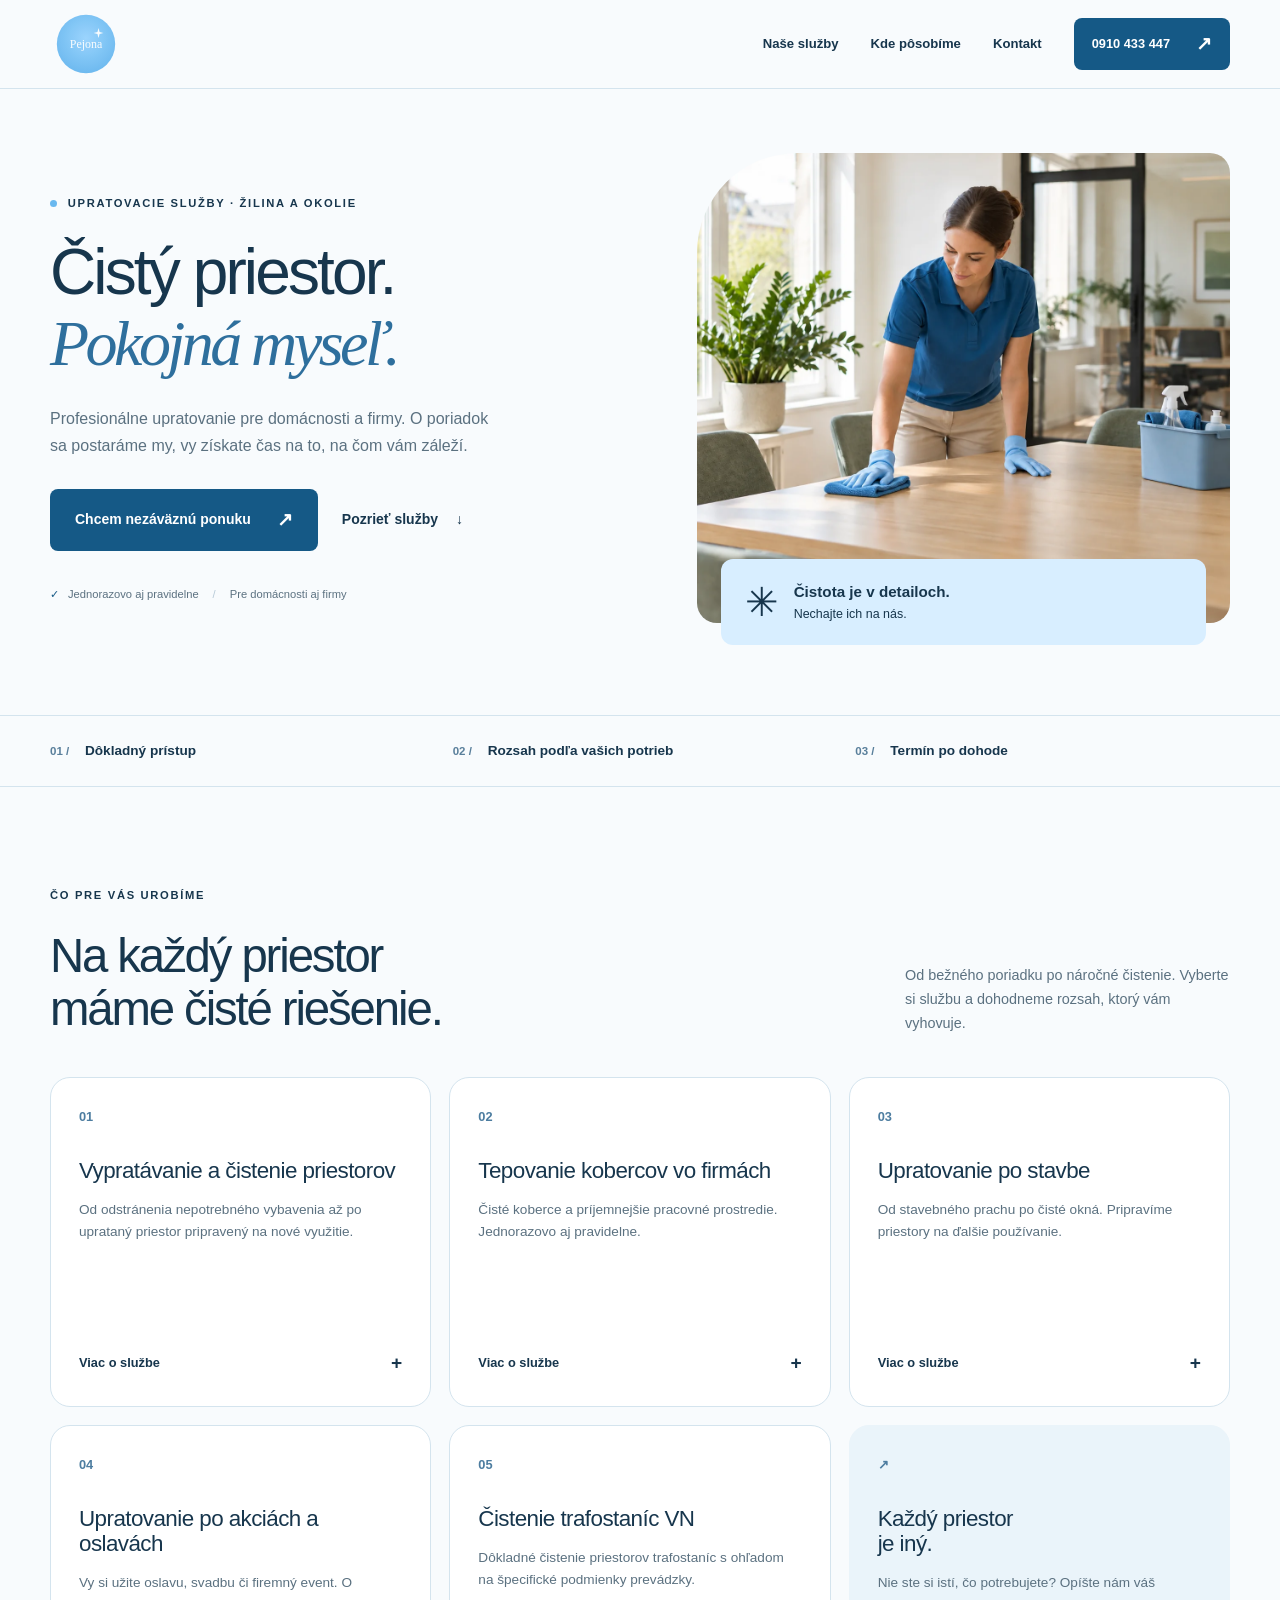
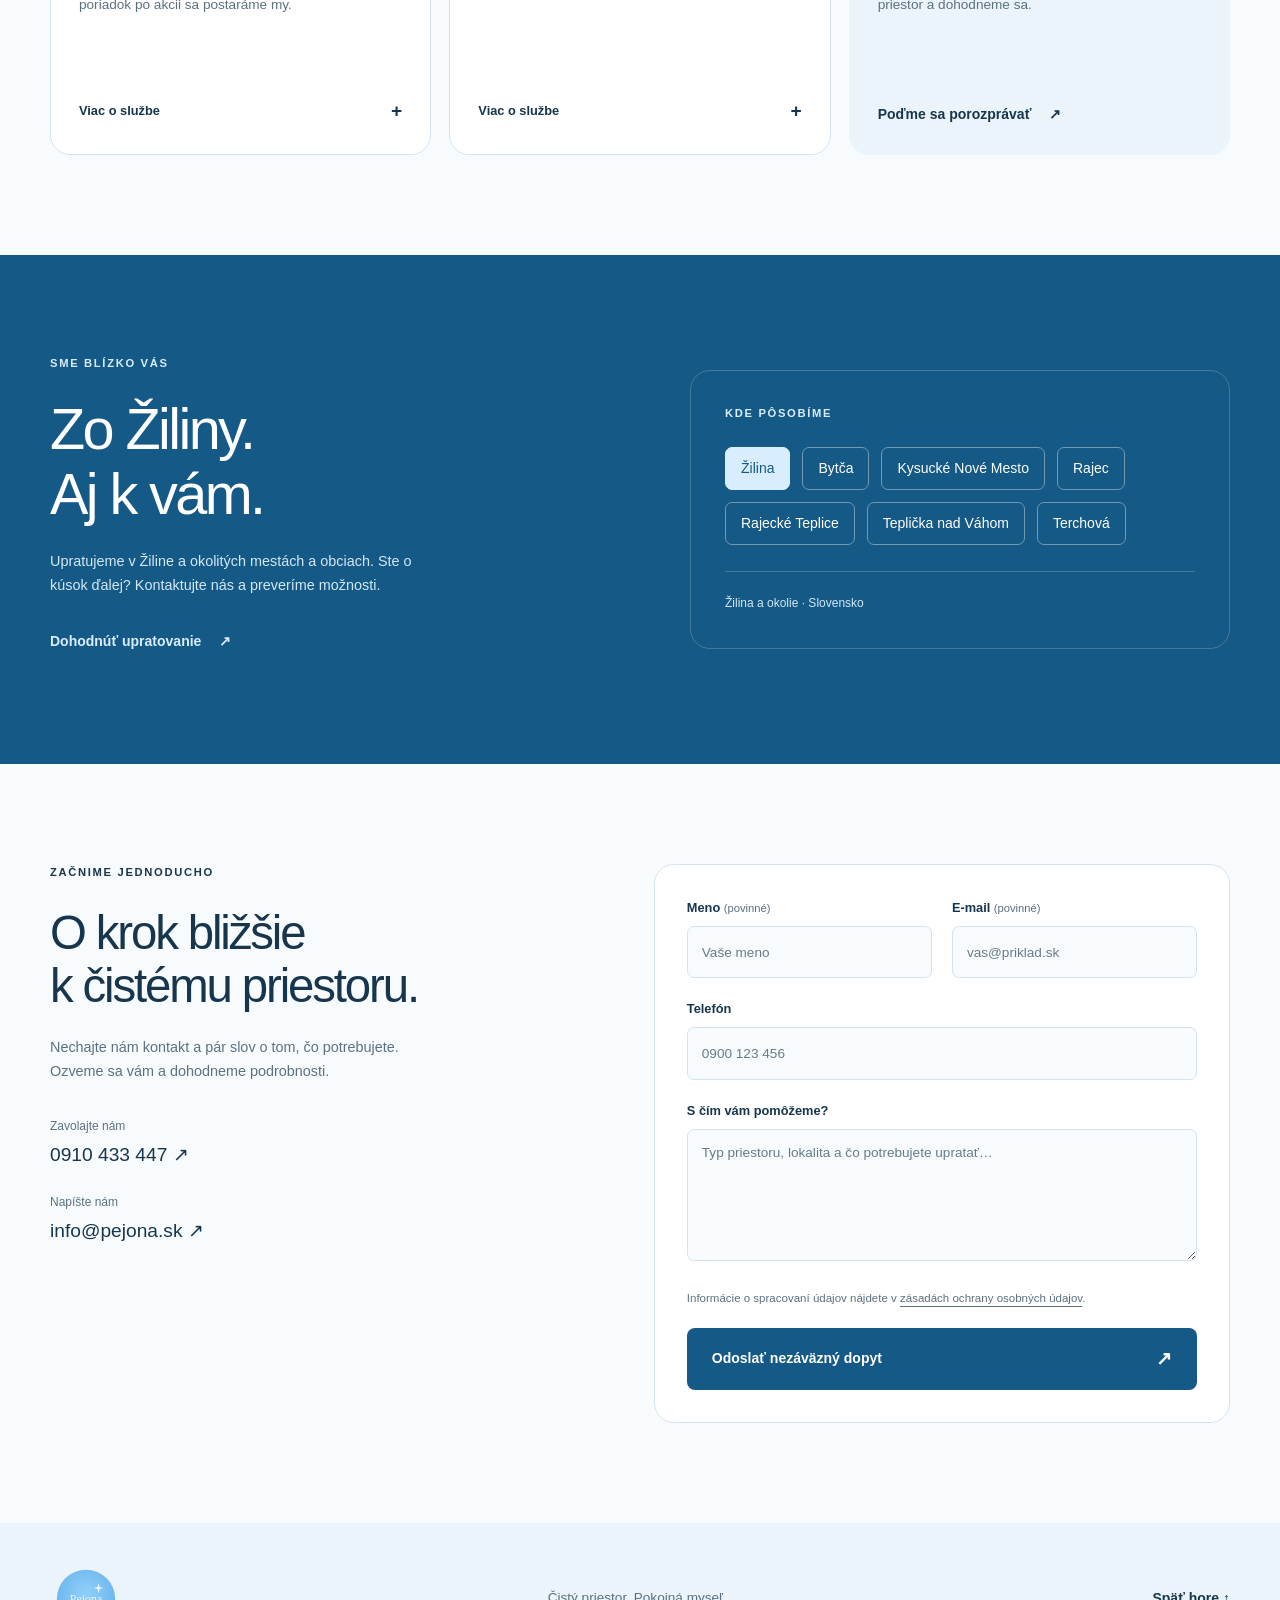
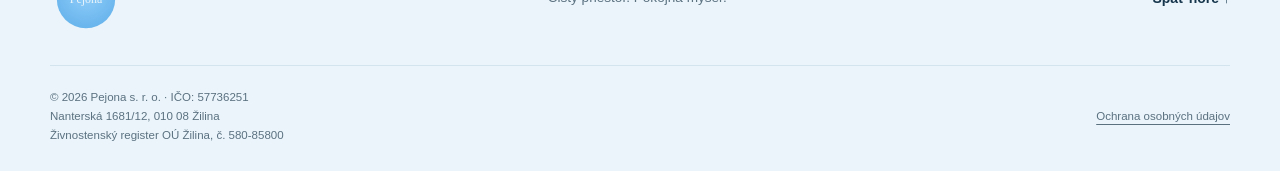
==== index.html @ 0378d47a "swap services" ====
<!DOCTYPE html>
<html lang="sk">
<head>
  <meta charset="UTF-8">
  <meta name="viewport" content="width=device-width, initial-scale=1.0">
  <title>Pejona | Profesionálne upratovanie v Žiline</title>
  <meta name="description" content="Pejona – profesionálne upratovacie služby pre domácnosti a firmy v Žiline a okolí. Spoľahlivo, kvalitne, férová cena. Získajte nezáväznú ponuku ešte dnes." />
  <meta name="theme-color" content="#155986">
  <link rel="icon" type="image/png" href="assets/logos/pejona.png">
  <link rel="preload" as="image" href="assets/hero-cleaning-blue.webp" type="image/webp">
  <link rel="stylesheet" href="styles.css">
  <script src="script.js" defer></script>
  <script type="application/ld+json">
  {
    "@context": "https://schema.org",
    "@type": "LocalBusiness",
    "name": "Pejona s. r. o.",
    "image": "https://www.pejona.sk/assets/hero-cleaning-blue.webp",
    "telephone": "+421-910-433-447",
    "email": "info@pejona.sk",
    "address": {
      "@type": "PostalAddress",
      "streetAddress": "Nanterská 1681/12",
      "addressLocality": "Žilina",
      "addressRegion": "Žilinský kraj",
      "postalCode": "010 08",
      "addressCountry": "SK"
    },
    "areaServed": [
      "Žilina",
      "Bytča",
      "Kysucké Nové Mesto",
      "Rajec",
      "Rajecké Teplice",
      "Teplička nad Váhom",
      "Terchová"
    ],
    "priceRange": "€€"
  }
  </script>
</head>
<body>
  <a class="skip-link" href="#main">Preskočiť na obsah</a>
  <header class="site-header">
    <div class="container header-inner">
      <a class="logo" href="#home" aria-label="Pejona – domov"><img src="assets/logos/pejona.svg" alt="" width="72" height="72"></a>
      <button class="menu-toggle" type="button" aria-controls="navigation" aria-expanded="false" hidden>Menu <span aria-hidden="true">☰</span></button>
      <nav id="navigation" class="nav" aria-label="Hlavná navigácia">
        <a href="#services">Naše služby</a><a href="#locations">Kde pôsobíme</a><a href="#mini-contact">Kontakt</a>
        <a class="btn btn-small" href="tel:+421910433447">0910 433 447 <span aria-hidden="true">↗</span></a>
      </nav>
    </div>
  </header>
  <main id="main">
    <section id="home" class="hero">
      <div class="container hero-grid">
        <div class="hero-content">
          <p class="eyebrow"><span class="status-dot" aria-hidden="true"></span> UPRATOVACIE SLUŽBY · ŽILINA A OKOLIE</p>
          <h1>Čistý priestor.<br><em>Pokojná myseľ.</em></h1>
          <p class="hero-description">Profesionálne upratovanie pre domácnosti a firmy. O poriadok sa postaráme my, vy získate čas na to, na čom vám záleží.</p>
          <div class="hero-cta"><a class="btn" href="#mini-contact">Chcem nezáväznú ponuku <span aria-hidden="true">↗</span></a><a class="text-link" href="#services">Pozrieť služby <span aria-hidden="true">↓</span></a></div>
          <div class="hero-note"><span aria-hidden="true">✓</span> Jednorazovo aj pravidelne <span class="note-divider" aria-hidden="true">/</span> Pre domácnosti aj firmy</div>
        </div>
        <div class="hero-visual"><img src="assets/hero-cleaning-blue.webp" alt="Profesionálne čistenie stola v svetlom modernom interiéri" width="1254" height="1254" fetchpriority="high"><div class="photo-caption"><span class="caption-symbol" aria-hidden="true">✳</span><div><strong>Čistota je v detailoch.</strong><span>Nechajte ich na nás.</span></div></div></div>
      </div>
    </section>
    <div class="benefits"><div class="container benefits-grid"><p><span aria-hidden="true">01 /</span> Dôkladný prístup</p><p><span aria-hidden="true">02 /</span> Rozsah podľa vašich potrieb</p><p><span aria-hidden="true">03 /</span> Termín po dohode</p></div></div>
    <section id="services" class="section services"><div class="container">
      <div class="section-heading"><div><p class="eyebrow">ČO PRE VÁS UROBÍME</p><h2>Na každý priestor<br>máme čisté riešenie.</h2></div><p>Od bežného poriadku po náročné čistenie. Vyberte si službu a dohodneme rozsah, ktorý vám vyhovuje.</p></div>
      <div class="service-grid"><article class="service-card"><span class="service-number">01</span><h3>Vypratávanie a čistenie priestorov</h3><p>Od odstránenia nepotrebného vybavenia až po uprataný priestor pripravený na nové využitie.</p><details><summary>Viac o službe <span aria-hidden="true">+</span></summary><p>Zabezpečujeme vypratávanie bytov, domov, kancelárií, pivníc, skladov a ďalších priestorov. Odstránime nepotrebný nábytok, vybavenie, veci a bežný odpad podľa dohody. Po vyprataní priestor dôkladne upraceme a pripravíme na ďalšie využitie, prenájom, predaj alebo rekonštrukciu. Postaráme sa o celý proces od vypratania až po čistý a uprataný priestor.</p></details></article><article class="service-card"><span class="service-number">02</span><h3>Tepovanie kobercov vo firmách</h3><p>Čisté koberce a príjemnejšie pracovné prostredie. Jednorazovo aj pravidelne.</p><details><summary>Viac o službe <span aria-hidden="true">+</span></summary><p>Postaráme sa o profesionálne vyčistenie kobercov vo vašich kanceláriách a firemných priestoroch. Tepovaním odstránime nahromadený prach, nečistoty a bežné škvrny, ktoré sa pri každodennom používaní postupne dostávajú hlboko do koberca. Čistý koberec nielen lepšie vyzerá, ale prispieva aj k príjemnejšiemu a upravenejšiemu pracovnému prostrediu. Tepovanie zabezpečujeme <b>jednorazovo aj pravidelne</b> podľa veľkosti a potrieb vašich priestorov.</p></details></article><article class="service-card"><span class="service-number">03</span><h3>Upratovanie po stavbe</h3><p>Od stavebného prachu po čisté okná. Pripravíme priestory na ďalšie používanie.</p><details><summary>Viac o službe <span aria-hidden="true">+</span></summary><p>Po stavebných a rekonštrukčných prácach zostáva v priestoroch množstvo prachu, nečistôt a zvyškov po montáži. Postaráme sa o ich dôkladné vyčistenie a upratanie. Čistíme podlahy, okná, rámy, dvere, parapety a ďalšie dostupné povrchy podľa rozsahu prác. Priestor pripravíme tak, aby bol čistý, uprataný a pripravený na ďalšie používanie. Upratovanie realizujeme v domácnostiach, kanceláriách, prevádzkach aj ďalších priestoroch po stavbe alebo rekonštrukcii.</p></details></article><article class="service-card"><span class="service-number">04</span><h3>Upratovanie po akciách a oslavách</h3><p>Vy si užite oslavu, svadbu či firemný event. O poriadok po akcii sa postaráme my.</p><details><summary>Viac o službe <span aria-hidden="true">+</span></summary><p>Po skončení oslavy, svadby alebo firemného eventu sa postaráme o kompletné upratanie priestorov. Odstránime odpadky, vyčistíme stoly a dostupné povrchy, upraceme podlahy a postaráme sa o ďalšie bežné nečistoty vzniknuté počas akcie. Či už ide o menšiu rodinnú oslavu, svadbu alebo väčší firemný event, priestor po akcii zanecháme čistý a uprataný. Vy si užite akciu, o upratovanie sa postaráme my.</p></details></article><article class="service-card"><span class="service-number">05</span><h3>Čistenie trafostaníc VN</h3><p>Dôkladné čistenie priestorov trafostaníc s ohľadom na špecifické podmienky prevádzky.</p><details><summary>Viac o službe <span aria-hidden="true">+</span></summary><p>Zabezpečujeme dôkladné čistenie priestorov trafostaníc vysokého napätia (VN). Odstraňujeme prach, nečistoty a usadeniny z podláh, dostupných povrchov a ďalších častí priestorov trafostaníc. Pri práci dbáme na bezpečnosť, dôkladnosť a rešpektovanie špecifických podmienok prevádzky elektrických zariadení. Čistenie realizujeme jednorazovo alebo pravidelne podľa požiadaviek a prevádzkových potrieb zákazníka.</p></details></article><article class="service-card service-cta"><span class="service-number" aria-hidden="true">↗</span><h3>Každý priestor<br>je iný.</h3><p>Nie ste si istí, čo potrebujete? Opíšte nám váš priestor a dohodneme sa.</p><a class="text-link" href="#mini-contact">Poďme sa porozprávať <span aria-hidden="true">↗</span></a></article></div>
    </div></section>
    <section id="locations" class="section locations"><div class="container locations-grid"><div><p class="eyebrow">SME BLÍZKO VÁS</p><h2>Zo Žiliny.<br>Aj k vám.</h2><p>Upratujeme v Žiline a okolitých mestách a obciach. Ste o kúsok ďalej? Kontaktujte nás a preveríme možnosti.</p><a class="text-link" href="tel:+421910433447">Dohodnúť upratovanie <span aria-hidden="true">↗</span></a></div><div class="locations-panel"><p class="eyebrow">KDE PÔSOBÍME</p><ul class="location-list"><li>Žilina</li><li>Bytča</li><li>Kysucké Nové Mesto</li><li>Rajec</li><li>Rajecké Teplice</li><li>Teplička nad Váhom</li><li>Terchová</li></ul><p class="location-footnote">Žilina a okolie · Slovensko</p></div></div></section>
    <section id="mini-contact" class="section contact"><div class="container contact-grid"><div class="contact-intro"><p class="eyebrow">ZAČNIME JEDNODUCHO</p><h2>O krok bližšie<br>k čistému priestoru.</h2><p>Nechajte nám kontakt a pár slov o tom, čo potrebujete. Ozveme sa vám a dohodneme podrobnosti.</p><div class="contact-links"><a href="tel:+421910433447"><span>Zavolajte nám</span>0910 433 447 ↗</a><a href="mailto:info@pejona.sk"><span>Napíšte nám</span>info@pejona.sk ↗</a></div></div>
      <div><form class="contact-form" action="https://formsubmit.co/info@pejona.sk" method="POST">
        <input type="hidden" name="_subject" value="Nová objednávka z webu Pejona"><input type="hidden" name="_template" value="table"><input type="hidden" name="_captcha" value="false"><input type="hidden" name="_next" value="https://www.pejona.sk/?sent=1#mini-contact"><input type="hidden" name="_autoresponse" value="Ďakujeme za vašu správu. Vašu požiadavku sme prijali a čoskoro sa vám ozveme. – Pejona"><input type="text" name="_honey" class="honeypot" tabindex="-1" autocomplete="off" aria-hidden="true">
        <div class="form-grid"><div class="field"><label for="mc-name">Meno <span>(povinné)</span></label><input id="mc-name" name="name" autocomplete="name" placeholder="Vaše meno" required></div><div class="field"><label for="mc-email">E-mail <span>(povinné)</span></label><input id="mc-email" name="email" type="email" autocomplete="email" placeholder="vas@priklad.sk" required></div><div class="field field-full"><label for="mc-phone">Telefón</label><input id="mc-phone" name="phone" type="tel" autocomplete="tel" placeholder="0900 123 456"></div><div class="field field-full"><label for="mc-note">S čím vám pomôžeme?</label><textarea id="mc-note" name="note" rows="4" placeholder="Typ priestoru, lokalita a čo potrebujete upratať…"></textarea></div></div>
        <p class="form-privacy">Informácie o spracovaní údajov nájdete v <a href="gdpr.html">zásadách ochrany osobných údajov</a>.</p><button type="submit" class="btn">Odoslať nezáväzný dopyt <span aria-hidden="true">↗</span></button>
      </form><p id="mc-success" class="form-success" role="status" hidden>Ďakujeme, vaša požiadavka bola odoslaná. Ozveme sa čoskoro.</p></div>
    </div></section>
  </main>
  <footer class="footer"><div class="container"><div class="footer-top"><a class="logo" href="#home" aria-label="Pejona – späť hore"><img src="assets/logos/pejona.svg" alt="" width="72" height="72" loading="lazy"></a><p>Čistý priestor. Pokojná myseľ.</p><a href="#home" class="text-link">Späť hore ↑</a></div><div class="footer-bottom"><p>© 2026 Pejona s. r. o. · IČO: 57736251<br>Nanterská 1681/12, 010 08 Žilina<br>Živnostenský register OÚ Žilina, č. 580-85800</p><a href="gdpr.html">Ochrana osobných údajov</a></div></div></footer>
</body>
</html>
---- styles.css ----
/* Shared design tokens */
:root {
  --ink: #17364d;
  --muted: #5b7180;
  --blue: #155986;
  --blue-hover: #0e466b;
  --paper: #f8fbfd;
  --surface: #eaf4fa;
  --line: #d4e4ee;
  --accent: #d8eeff;
  --radius: 20px;
  --container: 1180px;
}
/* Base and accessibility */
*, *::before, *::after { box-sizing: border-box; }
html { scroll-behavior: smooth; scroll-padding-top: 100px; }
body { margin: 0; background: var(--paper); color: var(--ink); font-family: Arial, Helvetica, sans-serif; font-size: 16px; line-height: 1.65; -webkit-font-smoothing: antialiased; }
h1, h2, h3, p { margin: 0; }
h1, h2, h3 { line-height: 1.12; letter-spacing: -.045em; }
a { color: inherit; text-underline-offset: 4px; }
button, input, textarea { font: inherit; }
button, a, input, textarea, summary { -webkit-tap-highlight-color: transparent; }
button, summary { cursor: pointer; }
img { display: block; max-width: 100%; }
[hidden], .honeypot { display: none !important; }
:focus-visible { outline: 3px solid #3175a4; outline-offset: 5px; }
::selection { background: var(--accent); color: var(--blue); }
.container { width: min(calc(100% - 80px), var(--container)); margin-inline: auto; }
.skip-link { position: fixed; top: 12px; left: 12px; z-index: 100; padding: 12px 20px; background: white; transform: translateY(-160%); }
.skip-link:focus { transform: translateY(0); }
.section { padding-block: 100px; }
.eyebrow { font-size: .7rem; font-weight: 700; letter-spacing: .15em; line-height: 1.6; margin-bottom: 24px; }
h2 { font-size: clamp(2.2rem, 3.7vw, 3.25rem); font-weight: 500; }
.btn { display: inline-flex; justify-content: center; align-items: center; gap: 26px; min-height: 54px; padding: 14px 24px; border: 1px solid transparent; border-radius: 8px; background: var(--blue); color: white; font-size: .875rem; font-weight: 600; text-decoration: none; transition: background .2s, transform .2s; }
.btn:hover { background: var(--blue-hover); transform: translateY(-2px); }
.btn span { font-size: 1.2rem; }
.btn-small { min-height: 44px; padding: 9px 17px; font-size: .8rem; }
.text-link { display: inline-flex; align-items: center; gap: 18px; min-height: 44px; font-size: .875rem; font-weight: 600; text-decoration: none; }
.text-link:hover { text-decoration: underline; }
/* Header */
.site-header { position: sticky; top: 0; z-index: 20; background: rgba(248,251,253,.97); border-bottom: 1px solid var(--line); }
.header-inner { display: flex; align-items: center; justify-content: space-between; min-height: 88px; gap: 24px; }
.logo { display: inline-flex; align-items: center; flex: 0 0 auto; text-decoration: none; }
.logo img { width: 72px; height: 72px; mix-blend-mode: multiply; }
.nav { display: flex; align-items: center; gap: 32px; }
.nav > a:not(.btn) { font-size: .82rem; font-weight: 600; text-decoration: none; padding-block: 12px; }
.nav > a:hover { text-decoration: underline; }
.menu-toggle { display: none; border: 1px solid var(--line); border-radius: 8px; background: transparent; color: var(--ink); padding: 10px 14px; }
/* Hero */
.hero { padding: 64px 0 70px; }
.hero-grid { display: grid; grid-template-columns: 1.1fr 1fr; align-items: center; gap: 60px; }
.status-dot { display: inline-block; width: 7px; height: 7px; background: #69b8ef; border-radius: 50%; margin-right: 6px; }
h1 { font-size: clamp(2.9rem, 5vw, 4.5rem); font-weight: 500; }
h1 em { font-family: Georgia, serif; font-weight: 400; color: #2e6f9d; letter-spacing: -.055em; }
.hero-description { max-width: 450px; margin-top: 26px; color: var(--muted); font-size: 1rem; }
.hero-cta { display: flex; flex-wrap: wrap; gap: 16px 24px; align-items: center; margin-top: 30px; }
.hero-note { display: flex; align-items: center; flex-wrap: wrap; gap: 9px; margin-top: 34px; font-size: .7rem; color: var(--muted); }
.hero-note > span:first-child { color: var(--blue); }
.note-divider { margin-inline: 5px; color: #b7cad7; }
.hero-visual { position: relative; padding-bottom: 22px; }
.hero-visual > img { width: 100%; height: 470px; object-fit: cover; object-position: 48% center; border-radius: 100px 20px 20px 20px; }
.photo-caption { position: absolute; bottom: 0; left: 24px; right: 24px; display: flex; align-items: center; gap: 15px; padding: 20px 24px; background: var(--accent); border-radius: 12px; }
.caption-symbol { font-size: 2.5rem; line-height: 1; }
.photo-caption strong { display: block; font-size: .95rem; }
.photo-caption div > span { display: block; font-size: .78rem; }
.benefits { border-block: 1px solid var(--line); }
.benefits-grid { display: grid; grid-template-columns: repeat(3, 1fr); gap: 28px; padding-block: 24px; }
.benefits p { font-size: .85rem; font-weight: 600; }
.benefits p span { color: #597f9b; margin-right: 12px; font-size: .72rem; }
/* Services */
.section-heading { display: flex; justify-content: space-between; align-items: end; gap: 48px; margin-bottom: 42px; }
.section-heading > p { max-width: 325px; color: var(--muted); font-size: .9rem; }
.service-grid { display: grid; grid-template-columns: repeat(3, minmax(0, 1fr)); gap: 18px; align-items: start; }
.service-card { display: flex; flex-direction: column; min-height: 330px; border: 1px solid var(--line); border-radius: var(--radius); padding: 28px; background: #fff; }
.service-number { color: #4d7da0; font-size: .8rem; font-weight: 600; margin-bottom: 30px; }
.service-card h3 { font-size: 1.4rem; font-weight: 500; letter-spacing: -.025em; margin-bottom: 16px; }
.service-card > p, .service-card details p { color: var(--muted); font-size: .85rem; }
.service-card details { margin-top: auto; padding-top: 24px; }
.service-card summary { display: flex; justify-content: space-between; align-items: center; list-style: none; font-size: .8rem; font-weight: 600; min-height: 32px; }
.service-card summary::-webkit-details-marker { display: none; }
.service-card summary span { font-size: 1.2rem; }
.service-card details[open] summary span { transform: rotate(45deg); }
.service-card details p { margin-top: 14px; }
.service-cta { background: var(--surface); border-color: var(--surface); }
.service-cta .text-link { margin-top: auto; padding-top: 20px; }
/* Locations */
.locations { background: var(--blue); color: white; }
.locations-grid { display: grid; grid-template-columns: 1fr 1fr; gap: 100px; align-items: center; }
.locations .eyebrow { color: var(--accent); }
.locations h2 { font-size: clamp(2.8rem, 4.5vw, 4rem); }
.locations h2 + p { color: #d3e8f5; max-width: 390px; margin-top: 24px; font-size: .9rem; }
.locations .text-link { margin-top: 22px; color: var(--accent); }
.locations-panel { border: 1px solid #4a7898; border-radius: var(--radius); padding: 34px; }
.location-list { display: flex; flex-wrap: wrap; gap: 12px; list-style: none; margin: 0; padding: 0; }
.location-list li { border: 1px solid #7299b2; border-radius: 7px; padding: 9px 15px; font-size: .875rem; }
.location-list li:first-child { color: var(--blue); background: var(--accent); border-color: var(--accent); }
.location-footnote { margin-top: 26px; padding-top: 22px; border-top: 1px solid #4a7898; font-size: .75rem; color: #d3e8f5; }
/* Contact */
.contact-grid { display: grid; grid-template-columns: 1fr 1.1fr; gap: 80px; }
.contact-intro > p:not(.eyebrow) { margin-top: 24px; max-width: 370px; color: var(--muted); font-size: .9rem; }
.contact-links { display: grid; gap: 22px; margin-top: 34px; }
.contact-links a { font-size: 1.2rem; text-decoration: none; }
.contact-links a:hover { text-decoration: underline; }
.contact-links span { display: block; font-size: .75rem; color: var(--muted); margin-bottom: 2px; }
.contact-form { padding: 32px; border: 1px solid var(--line); border-radius: var(--radius); background: white; }
.form-grid { display: grid; grid-template-columns: repeat(2, minmax(0, 1fr)); gap: 20px; }
.field-full { grid-column: 1 / -1; }
.field label { display: block; font-size: .8rem; font-weight: 600; margin-bottom: 8px; }
.field label span { font-size: .7rem; font-weight: 400; color: var(--muted); }
.field input, .field textarea { width: 100%; min-width: 0; padding: 12px 14px; border: 1px solid var(--line); border-radius: 7px; background: var(--paper); color: var(--ink); font-size: 1rem; }
.field textarea { resize: vertical; min-height: 125px; }
.field input::placeholder, .field textarea::placeholder { color: #667b89; opacity: 1; font-size: .85rem; }
.form-privacy { margin: 20px 0; font-size: .72rem; color: var(--muted); }
.contact-form .btn { width: 100%; justify-content: space-between; }
.form-success { padding: 16px; margin-top: 16px; background: var(--accent); border-radius: 8px; }
/* Footer */
.footer { background: var(--surface); padding: 40px 0 26px; }
.footer-top, .footer-bottom { display: flex; align-items: center; justify-content: space-between; gap: 24px; }
.footer-top > p { color: var(--muted); font-size: .85rem; }
.footer-bottom { margin-top: 30px; padding-top: 22px; border-top: 1px solid var(--line); font-size: .72rem; color: var(--muted); }
/* Legal document shares the same typography and palette */
.legal-page .wrap { width: min(100% - 48px, 900px); margin: auto; padding: 48px 0 64px; overflow-wrap: anywhere; }
.legal-page h1 { font-size: clamp(2.4rem, 5vw, 3.8rem); margin-bottom: 20px; }
.legal-page h2 { margin: 38px 0 18px; font-size: 1.5rem; }
.legal-page h3 { margin: 26px 0 14px; }
.legal-page p + p { margin-top: 12px; }
.legal-page .top { padding-bottom: 28px; border-bottom: 1px solid var(--line); }
.legal-page .back { display: inline-block; margin-bottom: 30px; }
.legal-page .muted { color: var(--muted); }
.legal-page .card { background: var(--surface); border: 1px solid var(--line); border-radius: 12px; padding: 24px; margin-block: 20px; }
.legal-page .placeholder { color: #895119; font-weight: 600; }
.legal-page .notice { border-left: 3px solid #ac7d33; padding: 16px; background: #f7efdd; margin-block: 20px; }
.table-scroll { overflow-x: auto; margin-block: 20px; }
.legal-page table { border-collapse: collapse; width: 100%; min-width: 600px; font-size: .875rem; }
.legal-page th, .legal-page td { border: 1px solid var(--line); padding: 16px; text-align: left; vertical-align: top; }
.legal-page th { background: var(--surface); }
.legal-page footer { margin-top: 40px; border-top: 1px solid var(--line); padding-top: 24px; font-size: .8rem; }
/* Responsive layouts */
@media (max-width: 1050px) {
  .container { width: min(calc(100% - 48px), var(--container)); }
  .hero-grid { gap: 32px; }
  .hero-visual > img { height: 450px; }
  .hero-note { max-width: 270px; }
  .note-divider { display: none; }
  .service-grid { grid-template-columns: repeat(2, minmax(0, 1fr)); }
  .locations-grid, .contact-grid { gap: 40px; }
  .nav { gap: 20px; }
}
@media (max-width: 760px) {
  html { scroll-padding-top: 90px; }
  .section { padding-block: 64px; }
  .header-inner { min-height: 74px; flex-wrap: wrap; gap: 0; }
  .logo img { width: 64px; height: 64px; }
  .menu-toggle:not([hidden]) { display: inline-flex; gap: 14px; align-items: center; }
  .nav { width: 100%; flex-direction: column; align-items: stretch; gap: 8px; padding-bottom: 20px; }
  .nav[data-collapsible="true"] { display: none; }
  .nav[data-collapsible="true"].open { display: flex; }
  .nav > a:not(.btn) { padding: 10px 0; }
  .hero { padding-block: 40px 48px; }
  .hero-grid { grid-template-columns: 1fr; gap: 36px; }
  h1 { font-size: clamp(2.8rem, 8vw, 4.4rem); }
  .hero-description { max-width: 540px; }
  .hero-note { max-width: none; margin-top: 24px; }
  .note-divider { display: inline; }
  .hero-visual > img { height: 400px; border-top-left-radius: 70px; }
  .benefits-grid { gap: 14px; }
  .benefits p { font-size: .75rem; }
  .benefits p span { display: block; margin-bottom: 4px; }
  .section-heading { display: block; }
  .section-heading > p { max-width: 480px; margin-top: 22px; }
  .locations-grid, .contact-grid { grid-template-columns: 1fr; }
  .locations h2 + p, .contact-intro > p:not(.eyebrow) { max-width: 520px; }
  .contact-links { grid-template-columns: 1fr 1fr; }
  .footer-top { flex-wrap: wrap; }
  .footer-top > p { display: none; }
}
@media (max-width: 480px) {
  .container { width: calc(100% - 36px); }
  .eyebrow { font-size: .62rem; margin-bottom: 20px; }
  .hero-cta { align-items: stretch; flex-direction: column; gap: 8px; }
  .hero-cta .text-link { justify-content: center; }
  .hero-note { font-size: .65rem; gap: 6px; }
  .hero-visual > img { height: 340px; }
  .photo-caption { left: 14px; right: 14px; padding: 16px; }
  .benefits-grid { gap: 10px; }
  .service-grid { grid-template-columns: 1fr; }
  .service-card { min-height: 280px; padding: 24px; }
  .service-number { margin-bottom: 22px; }
  .locations-panel, .contact-form { padding: 22px; }
  .form-grid, .contact-links { grid-template-columns: 1fr; }
  .footer-bottom { align-items: start; flex-direction: column; gap: 16px; }
}
@media (prefers-reduced-motion: reduce) {
  html { scroll-behavior: auto; }
  *, *::before, *::after { transition: none !important; }
}
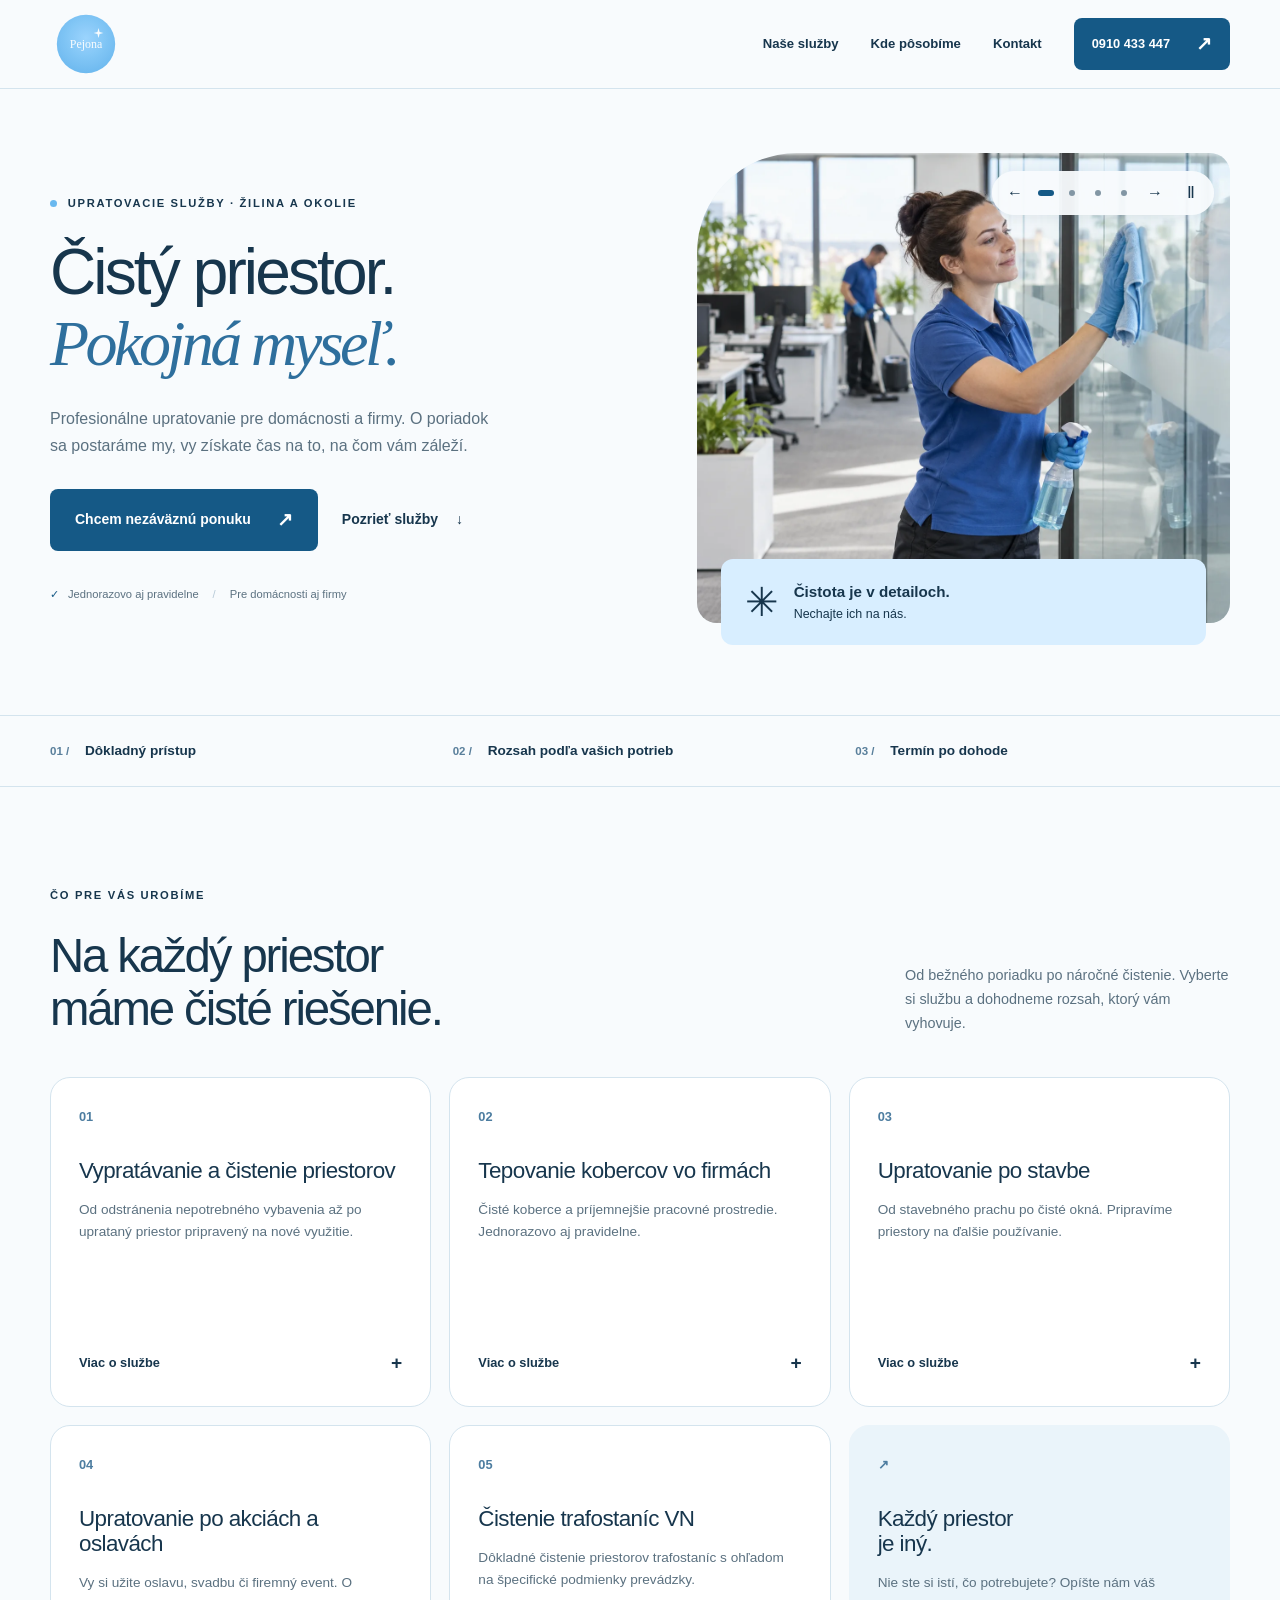
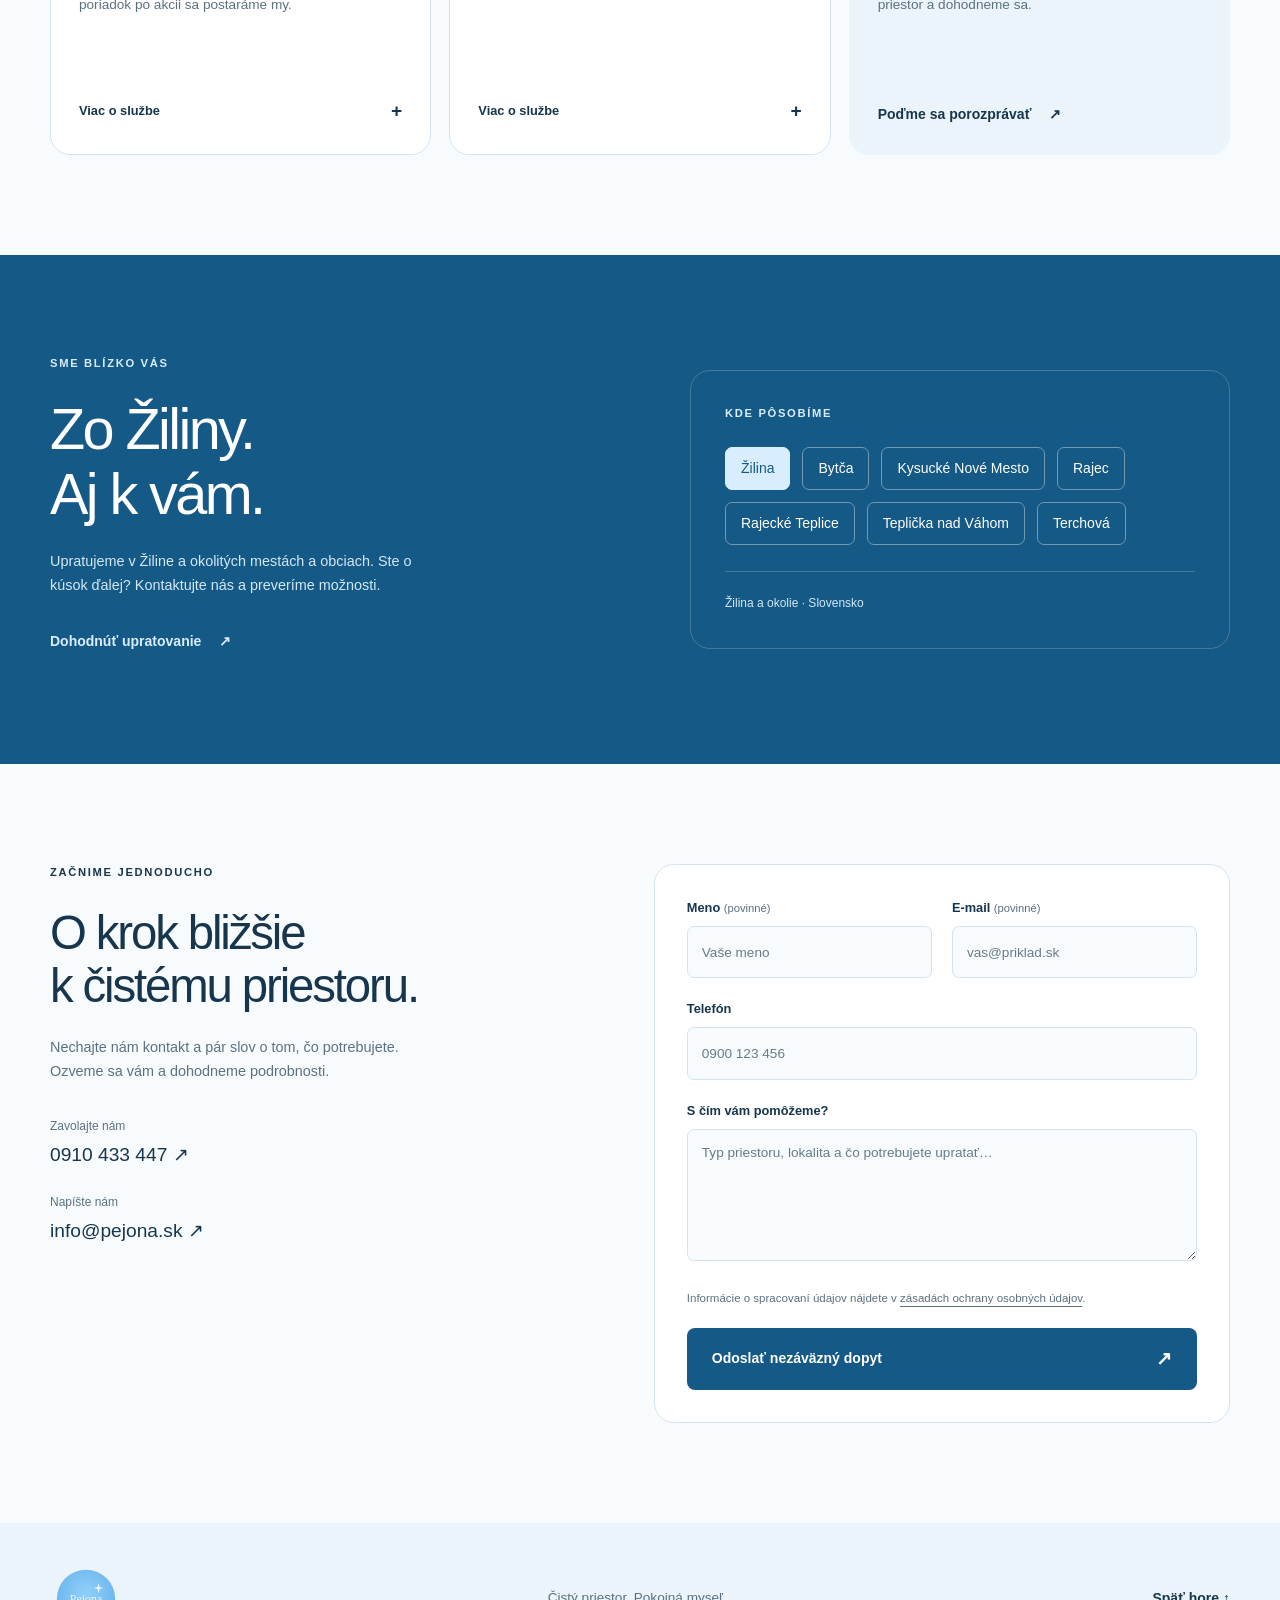
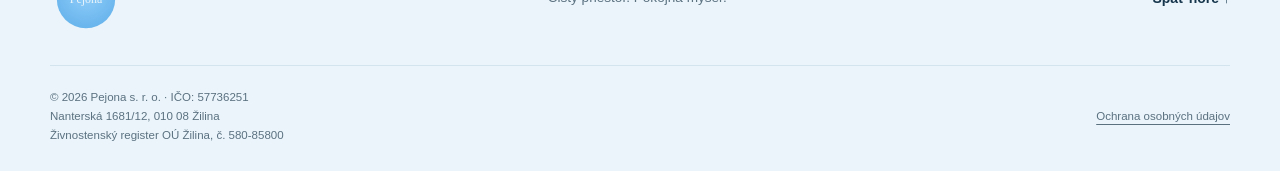
==== commit 9ca9536a: "update image section" ====
--- a/index.html
+++ b/index.html
@@ -61,7 +61,26 @@
           <div class="hero-cta"><a class="btn" href="#mini-contact">Chcem nezáväznú ponuku <span aria-hidden="true">↗</span></a><a class="text-link" href="#services">Pozrieť služby <span aria-hidden="true">↓</span></a></div>
           <div class="hero-note"><span aria-hidden="true">✓</span> Jednorazovo aj pravidelne <span class="note-divider" aria-hidden="true">/</span> Pre domácnosti aj firmy</div>
         </div>
-        <div class="hero-visual"><img src="assets/hero-cleaning-blue.webp" alt="Profesionálne čistenie stola v svetlom modernom interiéri" width="1254" height="1254" fetchpriority="high"><div class="photo-caption"><span class="caption-symbol" aria-hidden="true">✳</span><div><strong>Čistota je v detailoch.</strong><span>Nechajte ich na nás.</span></div></div></div>
+        <div class="hero-visual" role="region" aria-roledescription="prezentácia" aria-label="Upratovanie v rôznych priestoroch">
+          <div class="hero-slides">
+            <img class="hero-slide is-active" src="assets/hero-woman-office.webp" alt="Žena čistí sklenenú priečku v modernej kancelárii" width="1254" height="1254" fetchpriority="high" aria-hidden="false">
+            <img class="hero-slide" src="assets/hero-man-industrial.webp" alt="Muž čistí podlahu priemyselnej haly čistiacim strojom" width="1254" height="1254" loading="lazy" aria-hidden="true">
+            <img class="hero-slide" src="assets/hero-team-office.webp" alt="Muž a žena upratujú zasadaciu miestnosť" width="1254" height="1254" loading="lazy" aria-hidden="true">
+            <img class="hero-slide" src="assets/hero-team-industrial.webp" alt="Žena a muž čistia podlahu a pracovný stôl v dielni" width="1254" height="1254" loading="lazy" aria-hidden="true">
+          </div>
+          <div class="hero-slide-controls" hidden>
+            <button type="button" class="slide-arrow" data-direction="-1" aria-label="Predchádzajúca fotografia">←</button>
+            <div class="slide-dots" aria-label="Výber fotografie">
+              <button type="button" class="slide-dot" data-slide="0" aria-label="Fotografia 1: Kancelárie" aria-pressed="true"><span></span></button>
+              <button type="button" class="slide-dot" data-slide="1" aria-label="Fotografia 2: Priemyselné priestory" aria-pressed="false"><span></span></button>
+              <button type="button" class="slide-dot" data-slide="2" aria-label="Fotografia 3: Upratovanie kancelárií" aria-pressed="false"><span></span></button>
+              <button type="button" class="slide-dot" data-slide="3" aria-label="Fotografia 4: Čistenie prevádzok" aria-pressed="false"><span></span></button>
+            </div>
+            <button type="button" class="slide-arrow" data-direction="1" aria-label="Nasledujúca fotografia">→</button>
+            <button type="button" class="slide-play" aria-label="Pozastaviť striedanie fotografií">Ⅱ</button>
+          </div>
+          <div class="photo-caption"><span class="caption-symbol" aria-hidden="true">✳</span><div><strong>Čistota je v detailoch.</strong><span>Nechajte ich na nás.</span></div></div>
+        </div>
       </div>
     </section>
     <div class="benefits"><div class="container benefits-grid"><p><span aria-hidden="true">01 /</span> Dôkladný prístup</p><p><span aria-hidden="true">02 /</span> Rozsah podľa vašich potrieb</p><p><span aria-hidden="true">03 /</span> Termín po dohode</p></div></div>
--- a/styles.css
+++ b/styles.css
@@ -58,7 +58,17 @@
 .hero-note > span:first-child { color: var(--blue); }
 .note-divider { margin-inline: 5px; color: #b7cad7; }
 .hero-visual { position: relative; padding-bottom: 22px; }
-.hero-visual > img { width: 100%; height: 470px; object-fit: cover; object-position: 48% center; border-radius: 100px 20px 20px 20px; }
+.hero-slides { width: 100%; height: 470px; overflow: hidden; border-radius: 100px 20px 20px 20px; }
+ .hero-slides { position: relative; background: var(--surface); }
+.hero-slide { position: absolute; inset: 0; width: 100%; height: 100%; object-fit: cover; opacity: 0; transition: opacity .7s ease; }
+.hero-slide.is-active { opacity: 1; }
+.hero-slide-controls { position: absolute; top: 18px; right: 16px; display: flex; align-items: center; padding: 2px 5px; border-radius: 30px; background: rgba(248,251,253,.95); box-shadow: 0 2px 12px #17364d14; }
+.hero-slide-controls button { display: grid; place-items: center; border: 0; background: transparent; color: var(--ink); width: 36px; height: 40px; padding: 0; border-radius: 50%; }
+.hero-slide-controls button:hover { background: var(--accent); }
+.slide-dots { display: flex; }
+.hero-slide-controls .slide-dot { width: 26px; }
+.slide-dot span { width: 6px; height: 6px; border-radius: 50%; background: #8296a4; }
+.slide-dot[aria-pressed="true"] span { background: var(--blue); width: 16px; border-radius: 4px; }
 .photo-caption { position: absolute; bottom: 0; left: 24px; right: 24px; display: flex; align-items: center; gap: 15px; padding: 20px 24px; background: var(--accent); border-radius: 12px; }
 .caption-symbol { font-size: 2.5rem; line-height: 1; }
 .photo-caption strong { display: block; font-size: .95rem; }
@@ -139,7 +149,7 @@
 @media (max-width: 1050px) {
   .container { width: min(calc(100% - 48px), var(--container)); }
   .hero-grid { gap: 32px; }
-  .hero-visual > img { height: 450px; }
+  .hero-slides { height: 450px; }
   .hero-note { max-width: 270px; }
   .note-divider { display: none; }
   .service-grid { grid-template-columns: repeat(2, minmax(0, 1fr)); }
@@ -162,7 +172,7 @@
   .hero-description { max-width: 540px; }
   .hero-note { max-width: none; margin-top: 24px; }
   .note-divider { display: inline; }
-  .hero-visual > img { height: 400px; border-top-left-radius: 70px; }
+  .hero-slides { height: 400px; border-top-left-radius: 70px; }
   .benefits-grid { gap: 14px; }
   .benefits p { font-size: .75rem; }
   .benefits p span { display: block; margin-bottom: 4px; }
@@ -180,7 +190,7 @@
   .hero-cta { align-items: stretch; flex-direction: column; gap: 8px; }
   .hero-cta .text-link { justify-content: center; }
   .hero-note { font-size: .65rem; gap: 6px; }
-  .hero-visual > img { height: 340px; }
+  .hero-slides { height: 340px; }
   .photo-caption { left: 14px; right: 14px; padding: 16px; }
   .benefits-grid { gap: 10px; }
   .service-grid { grid-template-columns: 1fr; }
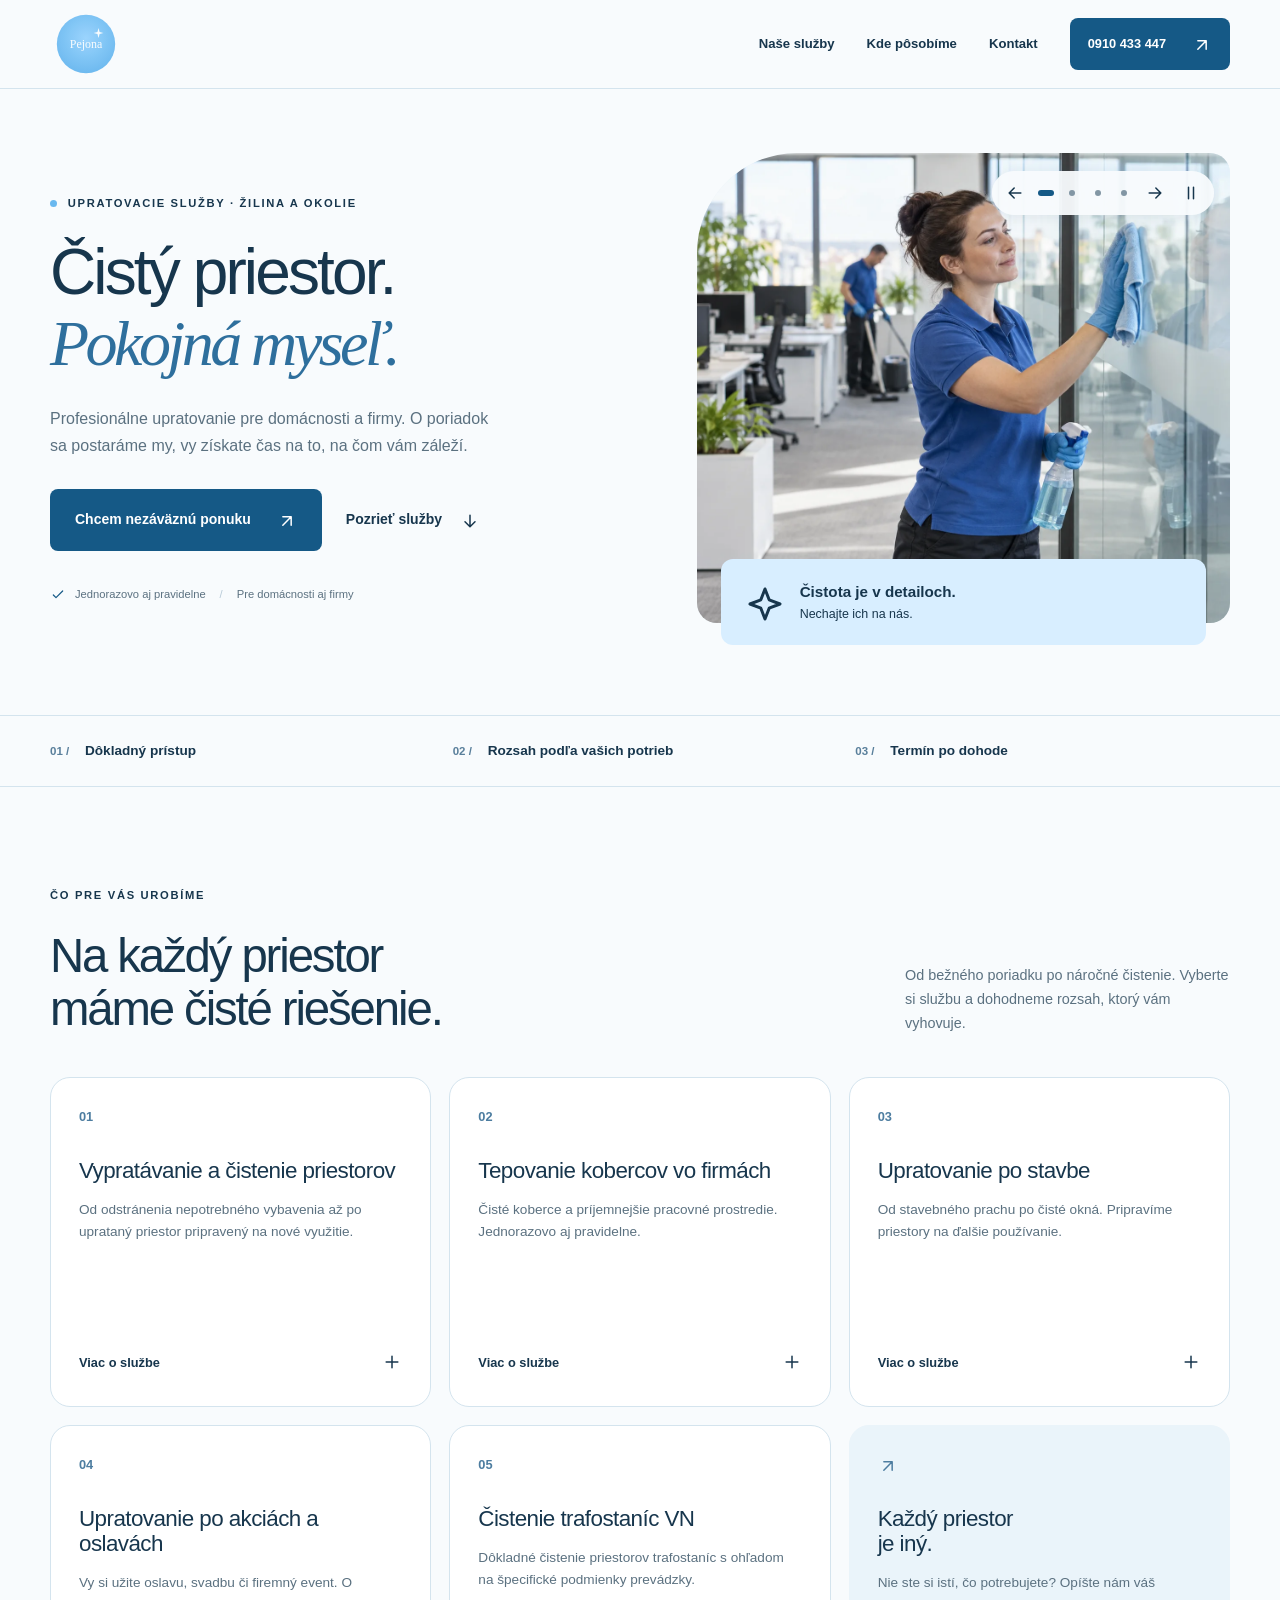
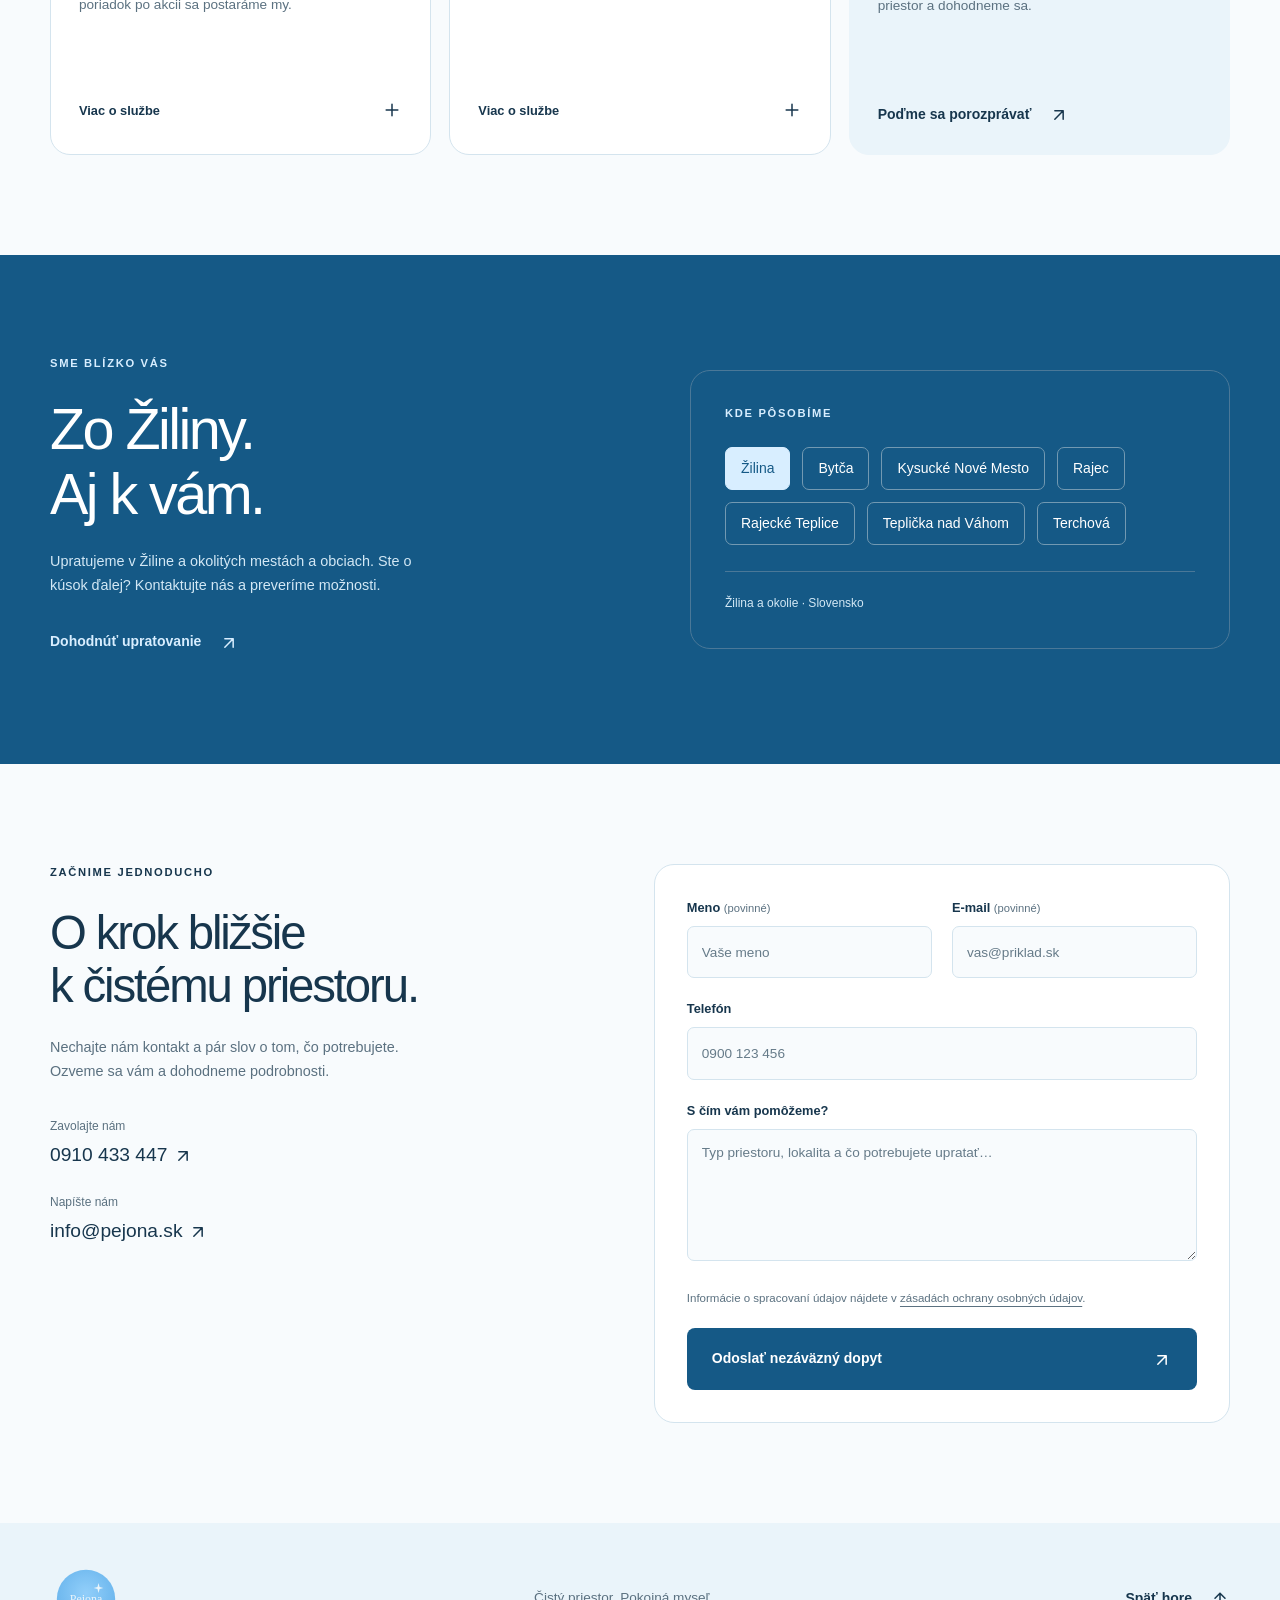
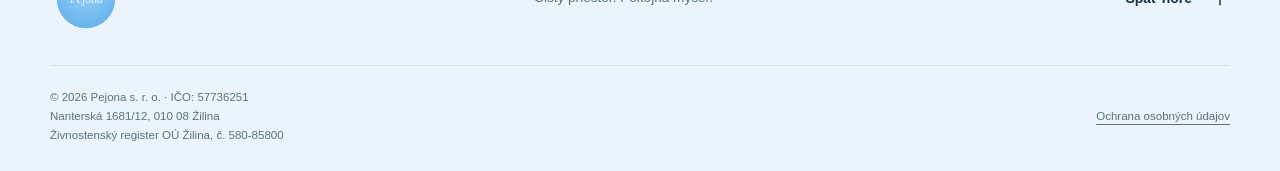
==== commit d3230c67: "fix and add ne icons" ====
--- a/index.html
+++ b/index.html
@@ -44,10 +44,10 @@
   <header class="site-header">
     <div class="container header-inner">
       <a class="logo" href="#home" aria-label="Pejona – domov"><img src="assets/logos/pejona.svg" alt="" width="72" height="72"></a>
-      <button class="menu-toggle" type="button" aria-controls="navigation" aria-expanded="false" hidden>Menu <span aria-hidden="true">☰</span></button>
+      <button class="menu-toggle" type="button" aria-controls="navigation" aria-expanded="false" hidden>Menu <span aria-hidden="true"><svg class="icon icon-menu" viewBox="0 0 24 24" aria-hidden="true" focusable="false"><path d="M4 6h16M4 12h16M4 18h16"/></svg><svg class="icon icon-close" viewBox="0 0 24 24" aria-hidden="true" focusable="false"><path d="m6 6 12 12M6 18 18 6"/></svg></span></button>
       <nav id="navigation" class="nav" aria-label="Hlavná navigácia">
         <a href="#services">Naše služby</a><a href="#locations">Kde pôsobíme</a><a href="#mini-contact">Kontakt</a>
-        <a class="btn btn-small" href="tel:+421910433447">0910 433 447 <span aria-hidden="true">↗</span></a>
+        <a class="btn btn-small" href="tel:+421910433447">0910 433 447 <span aria-hidden="true"><svg class="icon" viewBox="0 0 24 24" aria-hidden="true" focusable="false"><path d="M7 17 17 7M7 7h10v10"/></svg></span></a>
       </nav>
     </div>
   </header>
@@ -58,8 +58,8 @@
           <p class="eyebrow"><span class="status-dot" aria-hidden="true"></span> UPRATOVACIE SLUŽBY · ŽILINA A OKOLIE</p>
           <h1>Čistý priestor.<br><em>Pokojná myseľ.</em></h1>
           <p class="hero-description">Profesionálne upratovanie pre domácnosti a firmy. O poriadok sa postaráme my, vy získate čas na to, na čom vám záleží.</p>
-          <div class="hero-cta"><a class="btn" href="#mini-contact">Chcem nezáväznú ponuku <span aria-hidden="true">↗</span></a><a class="text-link" href="#services">Pozrieť služby <span aria-hidden="true">↓</span></a></div>
-          <div class="hero-note"><span aria-hidden="true">✓</span> Jednorazovo aj pravidelne <span class="note-divider" aria-hidden="true">/</span> Pre domácnosti aj firmy</div>
+          <div class="hero-cta"><a class="btn" href="#mini-contact">Chcem nezáväznú ponuku <span aria-hidden="true"><svg class="icon" viewBox="0 0 24 24" aria-hidden="true" focusable="false"><path d="M7 17 17 7M7 7h10v10"/></svg></span></a><a class="text-link" href="#services">Pozrieť služby <span aria-hidden="true"><svg class="icon" viewBox="0 0 24 24" aria-hidden="true" focusable="false"><path d="M12 5v14m-6-6 6 6 6-6"/></svg></span></a></div>
+          <div class="hero-note"><span aria-hidden="true"><svg class="icon" viewBox="0 0 24 24" aria-hidden="true" focusable="false"><path d="m5 12 4 4L19 6"/></svg></span> Jednorazovo aj pravidelne <span class="note-divider" aria-hidden="true">/</span> Pre domácnosti aj firmy</div>
         </div>
         <div class="hero-visual" role="region" aria-roledescription="prezentácia" aria-label="Upratovanie v rôznych priestoroch">
           <div class="hero-slides">
@@ -69,34 +69,34 @@
             <img class="hero-slide" src="assets/hero-team-industrial.webp" alt="Žena a muž čistia podlahu a pracovný stôl v dielni" width="1254" height="1254" loading="lazy" aria-hidden="true">
           </div>
           <div class="hero-slide-controls" hidden>
-            <button type="button" class="slide-arrow" data-direction="-1" aria-label="Predchádzajúca fotografia">←</button>
+            <button type="button" class="slide-arrow" data-direction="-1" aria-label="Predchádzajúca fotografia"><svg class="icon" viewBox="0 0 24 24" aria-hidden="true" focusable="false"><path d="M19 12H5m6-6-6 6 6 6"/></svg></button>
             <div class="slide-dots" aria-label="Výber fotografie">
               <button type="button" class="slide-dot" data-slide="0" aria-label="Fotografia 1: Kancelárie" aria-pressed="true"><span></span></button>
               <button type="button" class="slide-dot" data-slide="1" aria-label="Fotografia 2: Priemyselné priestory" aria-pressed="false"><span></span></button>
               <button type="button" class="slide-dot" data-slide="2" aria-label="Fotografia 3: Upratovanie kancelárií" aria-pressed="false"><span></span></button>
               <button type="button" class="slide-dot" data-slide="3" aria-label="Fotografia 4: Čistenie prevádzok" aria-pressed="false"><span></span></button>
             </div>
-            <button type="button" class="slide-arrow" data-direction="1" aria-label="Nasledujúca fotografia">→</button>
-            <button type="button" class="slide-play" aria-label="Pozastaviť striedanie fotografií">Ⅱ</button>
+            <button type="button" class="slide-arrow" data-direction="1" aria-label="Nasledujúca fotografia"><svg class="icon" viewBox="0 0 24 24" aria-hidden="true" focusable="false"><path d="M5 12h14m-6-6 6 6-6 6"/></svg></button>
+            <button type="button" class="slide-play" aria-label="Pozastaviť striedanie fotografií"><svg class="icon icon-pause" viewBox="0 0 24 24" aria-hidden="true" focusable="false"><path d="M9 5v14M15 5v14"/></svg><svg class="icon icon-play" viewBox="0 0 24 24" aria-hidden="true" focusable="false"><path d="m8 5 11 7-11 7Z"/></svg></button>
           </div>
-          <div class="photo-caption"><span class="caption-symbol" aria-hidden="true">✳</span><div><strong>Čistota je v detailoch.</strong><span>Nechajte ich na nás.</span></div></div>
+          <div class="photo-caption"><span class="caption-symbol" aria-hidden="true"><svg class="icon" viewBox="0 0 24 24" aria-hidden="true" focusable="false"><path d="m12 3 2.5 6.5L21 12l-6.5 2.5L12 21l-2.5-6.5L3 12l6.5-2.5Z"/></svg></span><div><strong>Čistota je v detailoch.</strong><span>Nechajte ich na nás.</span></div></div>
         </div>
       </div>
     </section>
     <div class="benefits"><div class="container benefits-grid"><p><span aria-hidden="true">01 /</span> Dôkladný prístup</p><p><span aria-hidden="true">02 /</span> Rozsah podľa vašich potrieb</p><p><span aria-hidden="true">03 /</span> Termín po dohode</p></div></div>
     <section id="services" class="section services"><div class="container">
       <div class="section-heading"><div><p class="eyebrow">ČO PRE VÁS UROBÍME</p><h2>Na každý priestor<br>máme čisté riešenie.</h2></div><p>Od bežného poriadku po náročné čistenie. Vyberte si službu a dohodneme rozsah, ktorý vám vyhovuje.</p></div>
-      <div class="service-grid"><article class="service-card"><span class="service-number">01</span><h3>Vypratávanie a čistenie priestorov</h3><p>Od odstránenia nepotrebného vybavenia až po uprataný priestor pripravený na nové využitie.</p><details><summary>Viac o službe <span aria-hidden="true">+</span></summary><p>Zabezpečujeme vypratávanie bytov, domov, kancelárií, pivníc, skladov a ďalších priestorov. Odstránime nepotrebný nábytok, vybavenie, veci a bežný odpad podľa dohody. Po vyprataní priestor dôkladne upraceme a pripravíme na ďalšie využitie, prenájom, predaj alebo rekonštrukciu. Postaráme sa o celý proces od vypratania až po čistý a uprataný priestor.</p></details></article><article class="service-card"><span class="service-number">02</span><h3>Tepovanie kobercov vo firmách</h3><p>Čisté koberce a príjemnejšie pracovné prostredie. Jednorazovo aj pravidelne.</p><details><summary>Viac o službe <span aria-hidden="true">+</span></summary><p>Postaráme sa o profesionálne vyčistenie kobercov vo vašich kanceláriách a firemných priestoroch. Tepovaním odstránime nahromadený prach, nečistoty a bežné škvrny, ktoré sa pri každodennom používaní postupne dostávajú hlboko do koberca. Čistý koberec nielen lepšie vyzerá, ale prispieva aj k príjemnejšiemu a upravenejšiemu pracovnému prostrediu. Tepovanie zabezpečujeme <b>jednorazovo aj pravidelne</b> podľa veľkosti a potrieb vašich priestorov.</p></details></article><article class="service-card"><span class="service-number">03</span><h3>Upratovanie po stavbe</h3><p>Od stavebného prachu po čisté okná. Pripravíme priestory na ďalšie používanie.</p><details><summary>Viac o službe <span aria-hidden="true">+</span></summary><p>Po stavebných a rekonštrukčných prácach zostáva v priestoroch množstvo prachu, nečistôt a zvyškov po montáži. Postaráme sa o ich dôkladné vyčistenie a upratanie. Čistíme podlahy, okná, rámy, dvere, parapety a ďalšie dostupné povrchy podľa rozsahu prác. Priestor pripravíme tak, aby bol čistý, uprataný a pripravený na ďalšie používanie. Upratovanie realizujeme v domácnostiach, kanceláriách, prevádzkach aj ďalších priestoroch po stavbe alebo rekonštrukcii.</p></details></article><article class="service-card"><span class="service-number">04</span><h3>Upratovanie po akciách a oslavách</h3><p>Vy si užite oslavu, svadbu či firemný event. O poriadok po akcii sa postaráme my.</p><details><summary>Viac o službe <span aria-hidden="true">+</span></summary><p>Po skončení oslavy, svadby alebo firemného eventu sa postaráme o kompletné upratanie priestorov. Odstránime odpadky, vyčistíme stoly a dostupné povrchy, upraceme podlahy a postaráme sa o ďalšie bežné nečistoty vzniknuté počas akcie. Či už ide o menšiu rodinnú oslavu, svadbu alebo väčší firemný event, priestor po akcii zanecháme čistý a uprataný. Vy si užite akciu, o upratovanie sa postaráme my.</p></details></article><article class="service-card"><span class="service-number">05</span><h3>Čistenie trafostaníc VN</h3><p>Dôkladné čistenie priestorov trafostaníc s ohľadom na špecifické podmienky prevádzky.</p><details><summary>Viac o službe <span aria-hidden="true">+</span></summary><p>Zabezpečujeme dôkladné čistenie priestorov trafostaníc vysokého napätia (VN). Odstraňujeme prach, nečistoty a usadeniny z podláh, dostupných povrchov a ďalších častí priestorov trafostaníc. Pri práci dbáme na bezpečnosť, dôkladnosť a rešpektovanie špecifických podmienok prevádzky elektrických zariadení. Čistenie realizujeme jednorazovo alebo pravidelne podľa požiadaviek a prevádzkových potrieb zákazníka.</p></details></article><article class="service-card service-cta"><span class="service-number" aria-hidden="true">↗</span><h3>Každý priestor<br>je iný.</h3><p>Nie ste si istí, čo potrebujete? Opíšte nám váš priestor a dohodneme sa.</p><a class="text-link" href="#mini-contact">Poďme sa porozprávať <span aria-hidden="true">↗</span></a></article></div>
+      <div class="service-grid"><article class="service-card"><span class="service-number">01</span><h3>Vypratávanie a čistenie priestorov</h3><p>Od odstránenia nepotrebného vybavenia až po uprataný priestor pripravený na nové využitie.</p><details><summary>Viac o službe <svg class="icon icon-expand" viewBox="0 0 24 24" aria-hidden="true" focusable="false"><path d="M12 5v14M5 12h14"/></svg></summary><p>Zabezpečujeme vypratávanie bytov, domov, kancelárií, pivníc, skladov a ďalších priestorov. Odstránime nepotrebný nábytok, vybavenie, veci a bežný odpad podľa dohody. Po vyprataní priestor dôkladne upraceme a pripravíme na ďalšie využitie, prenájom, predaj alebo rekonštrukciu. Postaráme sa o celý proces od vypratania až po čistý a uprataný priestor.</p></details></article><article class="service-card"><span class="service-number">02</span><h3>Tepovanie kobercov vo firmách</h3><p>Čisté koberce a príjemnejšie pracovné prostredie. Jednorazovo aj pravidelne.</p><details><summary>Viac o službe <svg class="icon icon-expand" viewBox="0 0 24 24" aria-hidden="true" focusable="false"><path d="M12 5v14M5 12h14"/></svg></summary><p>Postaráme sa o profesionálne vyčistenie kobercov vo vašich kanceláriách a firemných priestoroch. Tepovaním odstránime nahromadený prach, nečistoty a bežné škvrny, ktoré sa pri každodennom používaní postupne dostávajú hlboko do koberca. Čistý koberec nielen lepšie vyzerá, ale prispieva aj k príjemnejšiemu a upravenejšiemu pracovnému prostrediu. Tepovanie zabezpečujeme <b>jednorazovo aj pravidelne</b> podľa veľkosti a potrieb vašich priestorov.</p></details></article><article class="service-card"><span class="service-number">03</span><h3>Upratovanie po stavbe</h3><p>Od stavebného prachu po čisté okná. Pripravíme priestory na ďalšie používanie.</p><details><summary>Viac o službe <svg class="icon icon-expand" viewBox="0 0 24 24" aria-hidden="true" focusable="false"><path d="M12 5v14M5 12h14"/></svg></summary><p>Po stavebných a rekonštrukčných prácach zostáva v priestoroch množstvo prachu, nečistôt a zvyškov po montáži. Postaráme sa o ich dôkladné vyčistenie a upratanie. Čistíme podlahy, okná, rámy, dvere, parapety a ďalšie dostupné povrchy podľa rozsahu prác. Priestor pripravíme tak, aby bol čistý, uprataný a pripravený na ďalšie používanie. Upratovanie realizujeme v domácnostiach, kanceláriách, prevádzkach aj ďalších priestoroch po stavbe alebo rekonštrukcii.</p></details></article><article class="service-card"><span class="service-number">04</span><h3>Upratovanie po akciách a oslavách</h3><p>Vy si užite oslavu, svadbu či firemný event. O poriadok po akcii sa postaráme my.</p><details><summary>Viac o službe <svg class="icon icon-expand" viewBox="0 0 24 24" aria-hidden="true" focusable="false"><path d="M12 5v14M5 12h14"/></svg></summary><p>Po skončení oslavy, svadby alebo firemného eventu sa postaráme o kompletné upratanie priestorov. Odstránime odpadky, vyčistíme stoly a dostupné povrchy, upraceme podlahy a postaráme sa o ďalšie bežné nečistoty vzniknuté počas akcie. Či už ide o menšiu rodinnú oslavu, svadbu alebo väčší firemný event, priestor po akcii zanecháme čistý a uprataný. Vy si užite akciu, o upratovanie sa postaráme my.</p></details></article><article class="service-card"><span class="service-number">05</span><h3>Čistenie trafostaníc VN</h3><p>Dôkladné čistenie priestorov trafostaníc s ohľadom na špecifické podmienky prevádzky.</p><details><summary>Viac o službe <svg class="icon icon-expand" viewBox="0 0 24 24" aria-hidden="true" focusable="false"><path d="M12 5v14M5 12h14"/></svg></summary><p>Zabezpečujeme dôkladné čistenie priestorov trafostaníc vysokého napätia (VN). Odstraňujeme prach, nečistoty a usadeniny z podláh, dostupných povrchov a ďalších častí priestorov trafostaníc. Pri práci dbáme na bezpečnosť, dôkladnosť a rešpektovanie špecifických podmienok prevádzky elektrických zariadení. Čistenie realizujeme jednorazovo alebo pravidelne podľa požiadaviek a prevádzkových potrieb zákazníka.</p></details></article><article class="service-card service-cta"><span class="service-number" aria-hidden="true"><svg class="icon" viewBox="0 0 24 24" aria-hidden="true" focusable="false"><path d="M7 17 17 7M7 7h10v10"/></svg></span><h3>Každý priestor<br>je iný.</h3><p>Nie ste si istí, čo potrebujete? Opíšte nám váš priestor a dohodneme sa.</p><a class="text-link" href="#mini-contact">Poďme sa porozprávať <span aria-hidden="true"><svg class="icon" viewBox="0 0 24 24" aria-hidden="true" focusable="false"><path d="M7 17 17 7M7 7h10v10"/></svg></span></a></article></div>
     </div></section>
-    <section id="locations" class="section locations"><div class="container locations-grid"><div><p class="eyebrow">SME BLÍZKO VÁS</p><h2>Zo Žiliny.<br>Aj k vám.</h2><p>Upratujeme v Žiline a okolitých mestách a obciach. Ste o kúsok ďalej? Kontaktujte nás a preveríme možnosti.</p><a class="text-link" href="tel:+421910433447">Dohodnúť upratovanie <span aria-hidden="true">↗</span></a></div><div class="locations-panel"><p class="eyebrow">KDE PÔSOBÍME</p><ul class="location-list"><li>Žilina</li><li>Bytča</li><li>Kysucké Nové Mesto</li><li>Rajec</li><li>Rajecké Teplice</li><li>Teplička nad Váhom</li><li>Terchová</li></ul><p class="location-footnote">Žilina a okolie · Slovensko</p></div></div></section>
-    <section id="mini-contact" class="section contact"><div class="container contact-grid"><div class="contact-intro"><p class="eyebrow">ZAČNIME JEDNODUCHO</p><h2>O krok bližšie<br>k čistému priestoru.</h2><p>Nechajte nám kontakt a pár slov o tom, čo potrebujete. Ozveme sa vám a dohodneme podrobnosti.</p><div class="contact-links"><a href="tel:+421910433447"><span>Zavolajte nám</span>0910 433 447 ↗</a><a href="mailto:info@pejona.sk"><span>Napíšte nám</span>info@pejona.sk ↗</a></div></div>
+    <section id="locations" class="section locations"><div class="container locations-grid"><div><p class="eyebrow">SME BLÍZKO VÁS</p><h2>Zo Žiliny.<br>Aj k vám.</h2><p>Upratujeme v Žiline a okolitých mestách a obciach. Ste o kúsok ďalej? Kontaktujte nás a preveríme možnosti.</p><a class="text-link" href="tel:+421910433447">Dohodnúť upratovanie <span aria-hidden="true"><svg class="icon" viewBox="0 0 24 24" aria-hidden="true" focusable="false"><path d="M7 17 17 7M7 7h10v10"/></svg></span></a></div><div class="locations-panel"><p class="eyebrow">KDE PÔSOBÍME</p><ul class="location-list"><li>Žilina</li><li>Bytča</li><li>Kysucké Nové Mesto</li><li>Rajec</li><li>Rajecké Teplice</li><li>Teplička nad Váhom</li><li>Terchová</li></ul><p class="location-footnote">Žilina a okolie · Slovensko</p></div></div></section>
+    <section id="mini-contact" class="section contact"><div class="container contact-grid"><div class="contact-intro"><p class="eyebrow">ZAČNIME JEDNODUCHO</p><h2>O krok bližšie<br>k čistému priestoru.</h2><p>Nechajte nám kontakt a pár slov o tom, čo potrebujete. Ozveme sa vám a dohodneme podrobnosti.</p><div class="contact-links"><a href="tel:+421910433447"><span>Zavolajte nám</span>0910 433 447 <svg class="icon" viewBox="0 0 24 24" aria-hidden="true" focusable="false"><path d="M7 17 17 7M7 7h10v10"/></svg></a><a href="mailto:info@pejona.sk"><span>Napíšte nám</span>info@pejona.sk <svg class="icon" viewBox="0 0 24 24" aria-hidden="true" focusable="false"><path d="M7 17 17 7M7 7h10v10"/></svg></a></div></div>
       <div><form class="contact-form" action="https://formsubmit.co/info@pejona.sk" method="POST">
         <input type="hidden" name="_subject" value="Nová objednávka z webu Pejona"><input type="hidden" name="_template" value="table"><input type="hidden" name="_captcha" value="false"><input type="hidden" name="_next" value="https://www.pejona.sk/?sent=1#mini-contact"><input type="hidden" name="_autoresponse" value="Ďakujeme za vašu správu. Vašu požiadavku sme prijali a čoskoro sa vám ozveme. – Pejona"><input type="text" name="_honey" class="honeypot" tabindex="-1" autocomplete="off" aria-hidden="true">
         <div class="form-grid"><div class="field"><label for="mc-name">Meno <span>(povinné)</span></label><input id="mc-name" name="name" autocomplete="name" placeholder="Vaše meno" required></div><div class="field"><label for="mc-email">E-mail <span>(povinné)</span></label><input id="mc-email" name="email" type="email" autocomplete="email" placeholder="vas@priklad.sk" required></div><div class="field field-full"><label for="mc-phone">Telefón</label><input id="mc-phone" name="phone" type="tel" autocomplete="tel" placeholder="0900 123 456"></div><div class="field field-full"><label for="mc-note">S čím vám pomôžeme?</label><textarea id="mc-note" name="note" rows="4" placeholder="Typ priestoru, lokalita a čo potrebujete upratať…"></textarea></div></div>
-        <p class="form-privacy">Informácie o spracovaní údajov nájdete v <a href="gdpr.html">zásadách ochrany osobných údajov</a>.</p><button type="submit" class="btn">Odoslať nezáväzný dopyt <span aria-hidden="true">↗</span></button>
+        <p class="form-privacy">Informácie o spracovaní údajov nájdete v <a href="gdpr.html">zásadách ochrany osobných údajov</a>.</p><button type="submit" class="btn">Odoslať nezáväzný dopyt <span aria-hidden="true"><svg class="icon" viewBox="0 0 24 24" aria-hidden="true" focusable="false"><path d="M7 17 17 7M7 7h10v10"/></svg></span></button>
       </form><p id="mc-success" class="form-success" role="status" hidden>Ďakujeme, vaša požiadavka bola odoslaná. Ozveme sa čoskoro.</p></div>
     </div></section>
   </main>
-  <footer class="footer"><div class="container"><div class="footer-top"><a class="logo" href="#home" aria-label="Pejona – späť hore"><img src="assets/logos/pejona.svg" alt="" width="72" height="72" loading="lazy"></a><p>Čistý priestor. Pokojná myseľ.</p><a href="#home" class="text-link">Späť hore ↑</a></div><div class="footer-bottom"><p>© 2026 Pejona s. r. o. · IČO: 57736251<br>Nanterská 1681/12, 010 08 Žilina<br>Živnostenský register OÚ Žilina, č. 580-85800</p><a href="gdpr.html">Ochrana osobných údajov</a></div></div></footer>
+  <footer class="footer"><div class="container"><div class="footer-top"><a class="logo" href="#home" aria-label="Pejona – späť hore"><img src="assets/logos/pejona.svg" alt="" width="72" height="72" loading="lazy"></a><p>Čistý priestor. Pokojná myseľ.</p><a href="#home" class="text-link">Späť hore <svg class="icon" viewBox="0 0 24 24" aria-hidden="true" focusable="false"><path d="M12 19V5m-6 6 6-6 6 6"/></svg></a></div><div class="footer-bottom"><p>© 2026 Pejona s. r. o. · IČO: 57736251<br>Nanterská 1681/12, 010 08 Žilina<br>Živnostenský register OÚ Žilina, č. 580-85800</p><a href="gdpr.html">Ochrana osobných údajov</a></div></div></footer>
 </body>
 </html>
--- a/styles.css
+++ b/styles.css
@@ -59,7 +59,7 @@
 .note-divider { margin-inline: 5px; color: #b7cad7; }
 .hero-visual { position: relative; padding-bottom: 22px; }
 .hero-slides { width: 100%; height: 470px; overflow: hidden; border-radius: 100px 20px 20px 20px; }
- .hero-slides { position: relative; background: var(--surface); }
+.hero-slides { position: relative; background: var(--surface); }
 .hero-slide { position: absolute; inset: 0; width: 100%; height: 100%; object-fit: cover; opacity: 0; transition: opacity .7s ease; }
 .hero-slide.is-active { opacity: 1; }
 .hero-slide-controls { position: absolute; top: 18px; right: 16px; display: flex; align-items: center; padding: 2px 5px; border-radius: 30px; background: rgba(248,251,253,.95); box-shadow: 0 2px 12px #17364d14; }
@@ -88,8 +88,8 @@
 .service-card details { margin-top: auto; padding-top: 24px; }
 .service-card summary { display: flex; justify-content: space-between; align-items: center; list-style: none; font-size: .8rem; font-weight: 600; min-height: 32px; }
 .service-card summary::-webkit-details-marker { display: none; }
-.service-card summary span { font-size: 1.2rem; }
-.service-card details[open] summary span { transform: rotate(45deg); }
+.service-card summary .icon { width: 20px; height: 20px; }
+.service-card details[open] .icon-expand { transform: rotate(45deg); }
 .service-card details p { margin-top: 14px; }
 .service-cta { background: var(--surface); border-color: var(--surface); }
 .service-cta .text-link { margin-top: auto; padding-top: 20px; }
@@ -149,7 +149,7 @@
 @media (max-width: 1050px) {
   .container { width: min(calc(100% - 48px), var(--container)); }
   .hero-grid { gap: 32px; }
-  .hero-slides { height: 450px; }
+ .hero-slides { height: 450px; }
   .hero-note { max-width: 270px; }
   .note-divider { display: none; }
   .service-grid { grid-template-columns: repeat(2, minmax(0, 1fr)); }
@@ -172,7 +172,7 @@
   .hero-description { max-width: 540px; }
   .hero-note { max-width: none; margin-top: 24px; }
   .note-divider { display: inline; }
-  .hero-slides { height: 400px; border-top-left-radius: 70px; }
+ .hero-slides { height: 400px; border-top-left-radius: 70px; }
   .benefits-grid { gap: 14px; }
   .benefits p { font-size: .75rem; }
   .benefits p span { display: block; margin-bottom: 4px; }
@@ -190,7 +190,7 @@
   .hero-cta { align-items: stretch; flex-direction: column; gap: 8px; }
   .hero-cta .text-link { justify-content: center; }
   .hero-note { font-size: .65rem; gap: 6px; }
-  .hero-slides { height: 340px; }
+ .hero-slides { height: 340px; }
   .photo-caption { left: 14px; right: 14px; padding: 16px; }
   .benefits-grid { gap: 10px; }
   .service-grid { grid-template-columns: 1fr; }
@@ -204,3 +204,11 @@
   html { scroll-behavior: auto; }
   *, *::before, *::after { transition: none !important; }
 }
+
+/* Shared vector icons: fixed geometry independent of system fonts. */
+.icon { display: inline-block; width: 20px; height: 20px; flex: 0 0 auto; vertical-align: middle; fill: none; stroke: currentColor; stroke-width: 1.8; stroke-linecap: round; stroke-linejoin: round; }
+.icon-expand { transition: transform .2s ease; }
+.hero-note .icon { width: 16px; height: 16px; }
+.caption-symbol .icon { width: 40px; height: 40px; }
+.menu-toggle .icon-close, .menu-toggle[aria-expanded="true"] .icon-menu, .slide-play .icon-play, .slide-play.is-paused .icon-pause { display: none; }
+.menu-toggle[aria-expanded="true"] .icon-close, .slide-play.is-paused .icon-play { display: inline-block; }
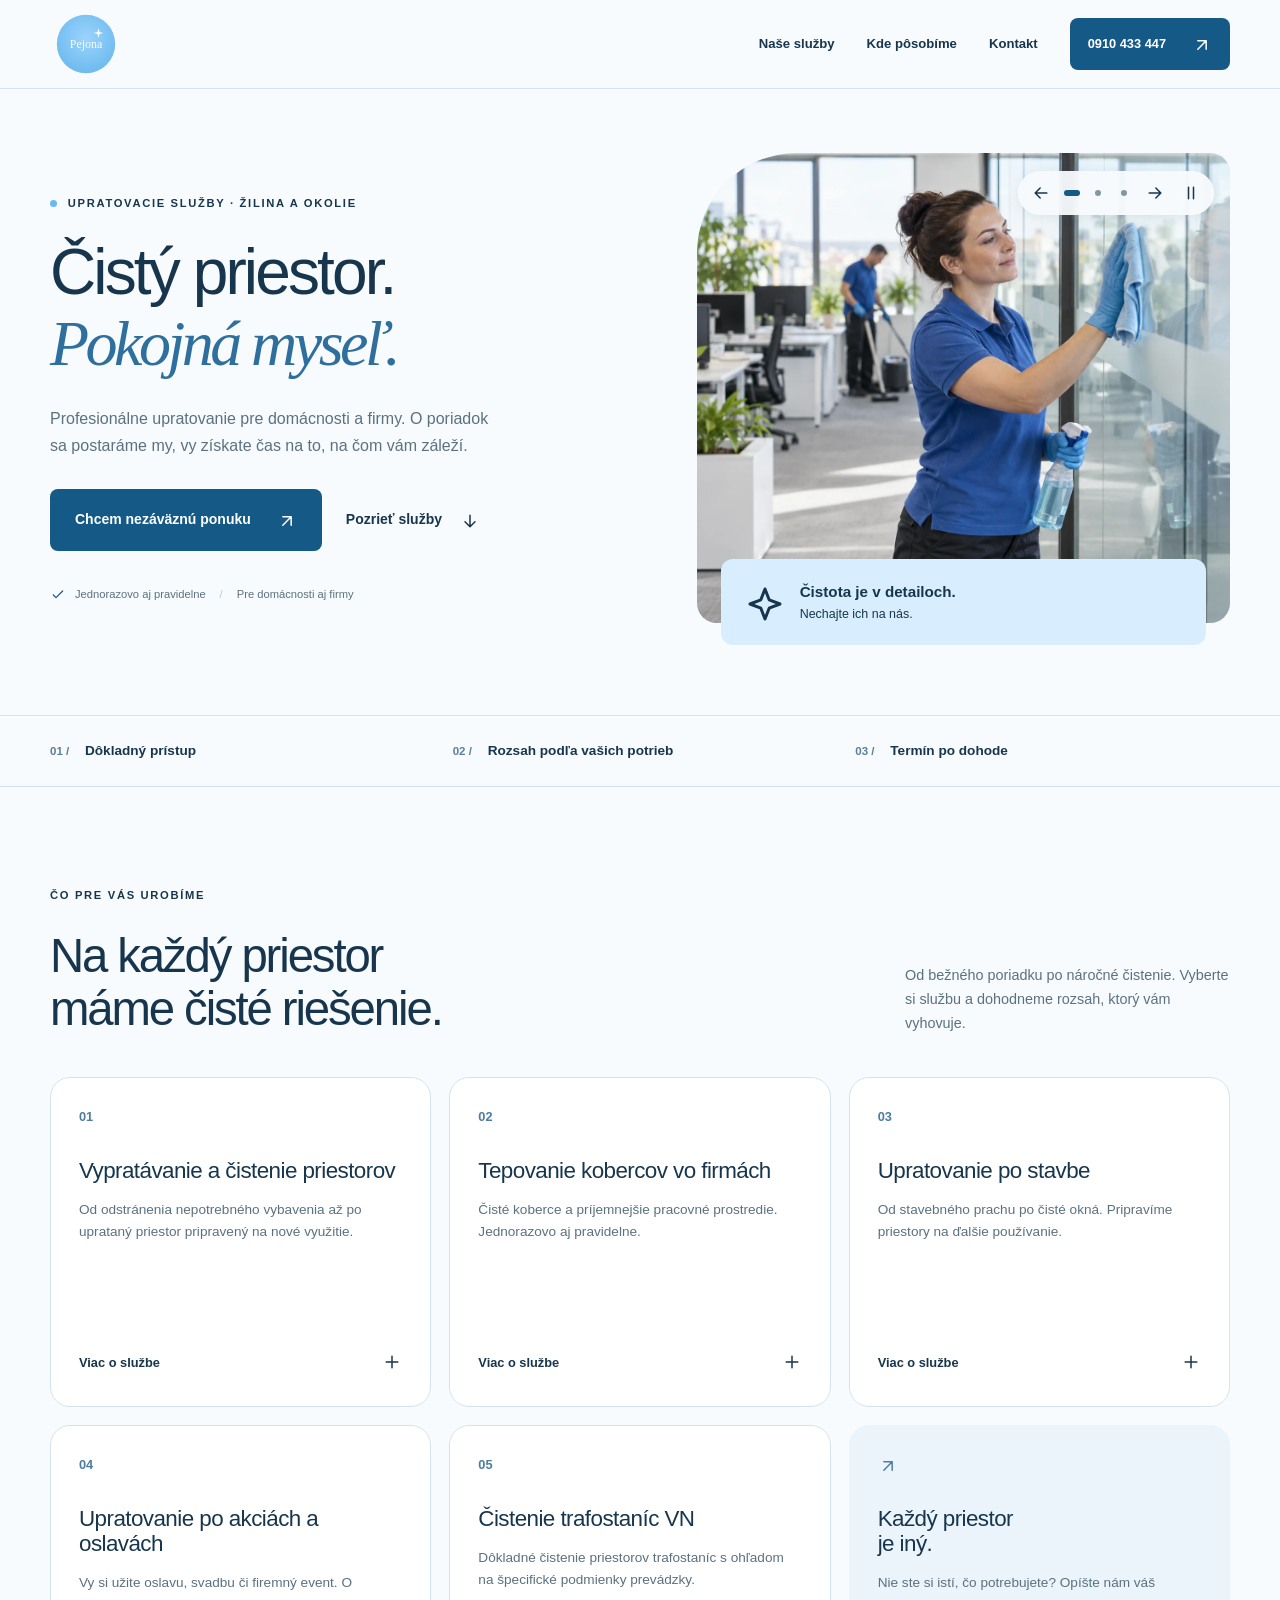
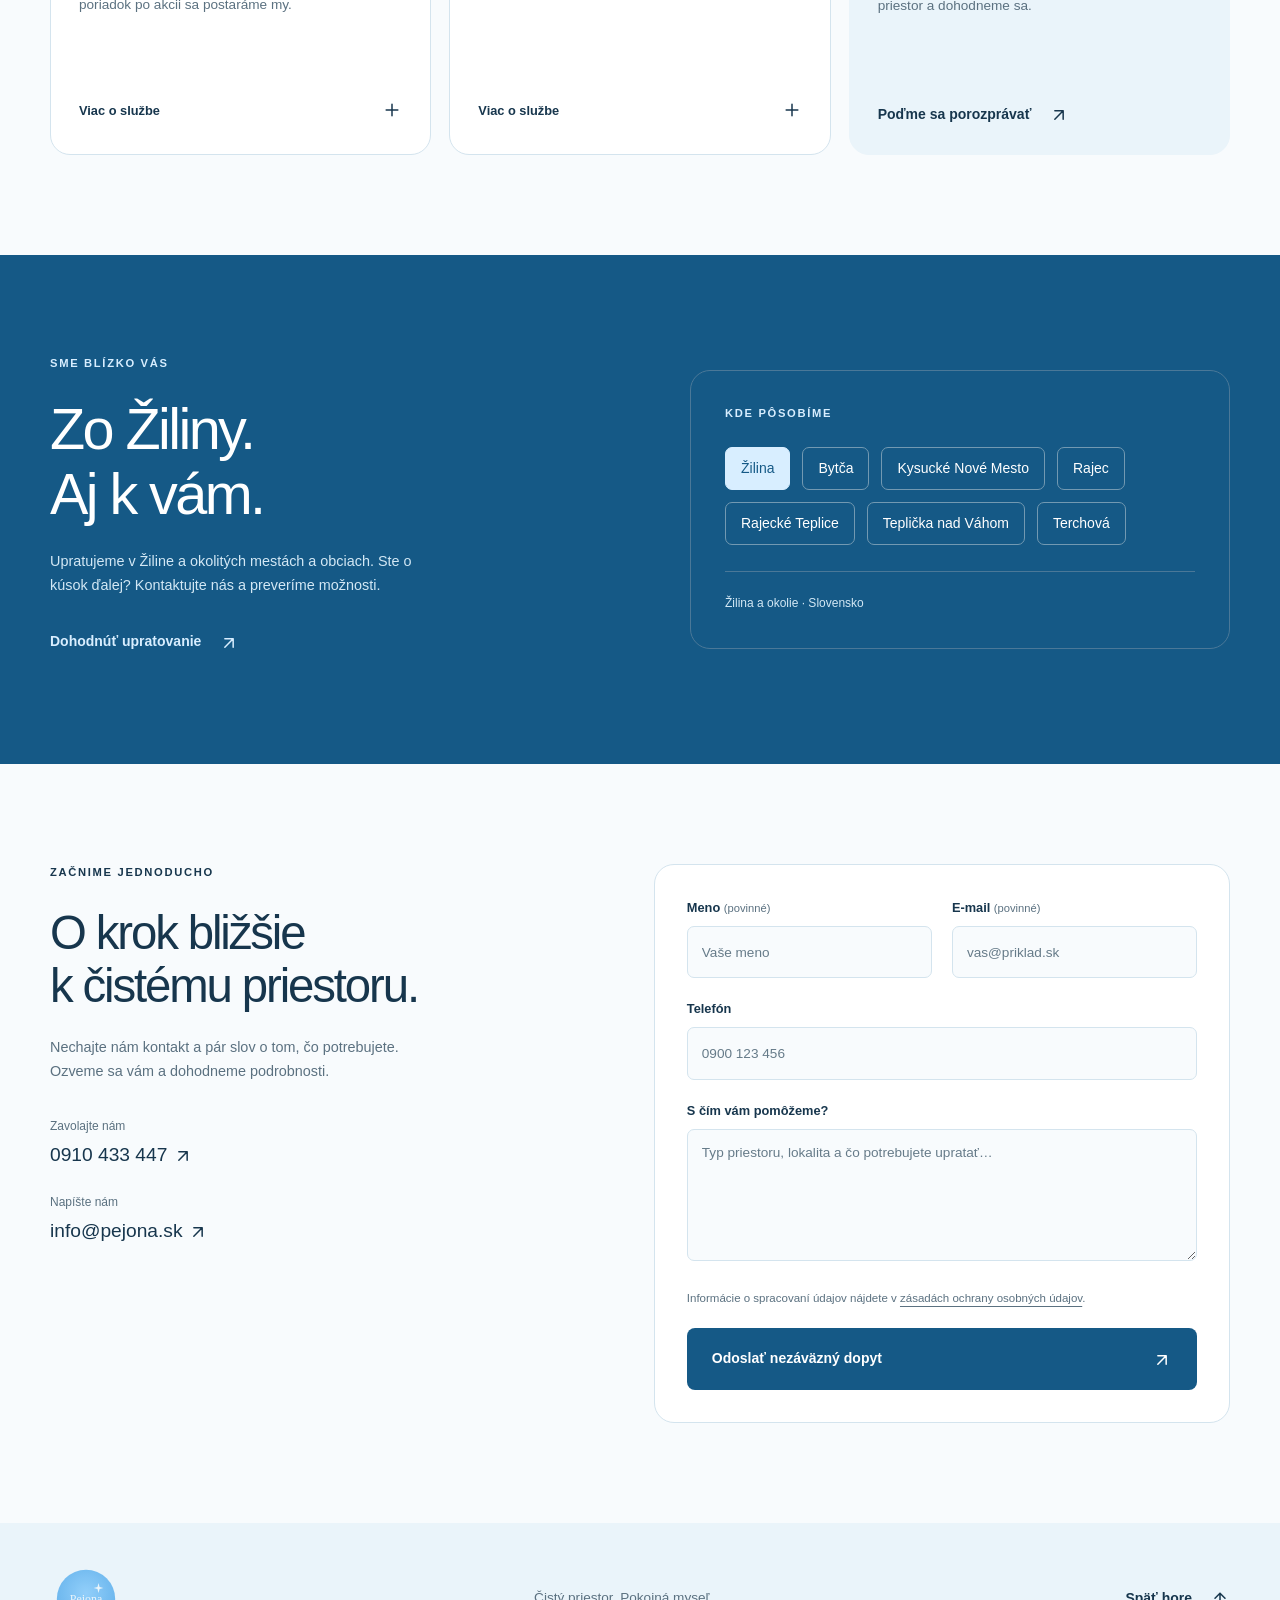
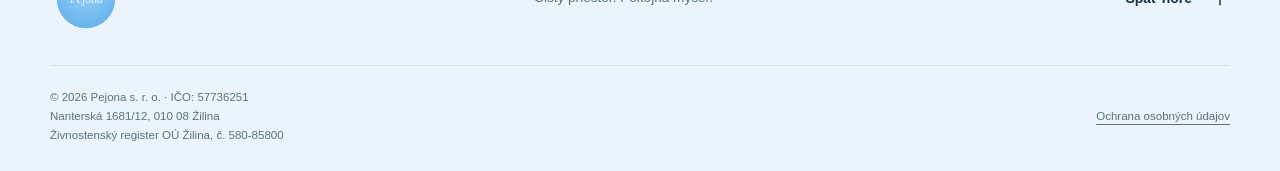
==== commit f1052872: "update images" ====
--- a/index.html
+++ b/index.html
@@ -64,7 +64,6 @@
         <div class="hero-visual" role="region" aria-roledescription="prezentácia" aria-label="Upratovanie v rôznych priestoroch">
           <div class="hero-slides">
             <img class="hero-slide is-active" src="assets/hero-woman-office.webp" alt="Žena čistí sklenenú priečku v modernej kancelárii" width="1254" height="1254" fetchpriority="high" aria-hidden="false">
-            <img class="hero-slide" src="assets/hero-man-industrial.webp" alt="Muž čistí podlahu priemyselnej haly čistiacim strojom" width="1254" height="1254" loading="lazy" aria-hidden="true">
             <img class="hero-slide" src="assets/hero-team-office.webp" alt="Muž a žena upratujú zasadaciu miestnosť" width="1254" height="1254" loading="lazy" aria-hidden="true">
             <img class="hero-slide" src="assets/hero-team-industrial.webp" alt="Žena a muž čistia podlahu a pracovný stôl v dielni" width="1254" height="1254" loading="lazy" aria-hidden="true">
           </div>
@@ -72,9 +71,8 @@
             <button type="button" class="slide-arrow" data-direction="-1" aria-label="Predchádzajúca fotografia"><svg class="icon" viewBox="0 0 24 24" aria-hidden="true" focusable="false"><path d="M19 12H5m6-6-6 6 6 6"/></svg></button>
             <div class="slide-dots" aria-label="Výber fotografie">
               <button type="button" class="slide-dot" data-slide="0" aria-label="Fotografia 1: Kancelárie" aria-pressed="true"><span></span></button>
-              <button type="button" class="slide-dot" data-slide="1" aria-label="Fotografia 2: Priemyselné priestory" aria-pressed="false"><span></span></button>
-              <button type="button" class="slide-dot" data-slide="2" aria-label="Fotografia 3: Upratovanie kancelárií" aria-pressed="false"><span></span></button>
-              <button type="button" class="slide-dot" data-slide="3" aria-label="Fotografia 4: Čistenie prevádzok" aria-pressed="false"><span></span></button>
+              <button type="button" class="slide-dot" data-slide="1" aria-label="Fotografia 2: Upratovanie kancelárií" aria-pressed="false"><span></span></button>
+              <button type="button" class="slide-dot" data-slide="2" aria-label="Fotografia 3: Čistenie prevádzok" aria-pressed="false"><span></span></button>
             </div>
             <button type="button" class="slide-arrow" data-direction="1" aria-label="Nasledujúca fotografia"><svg class="icon" viewBox="0 0 24 24" aria-hidden="true" focusable="false"><path d="M5 12h14m-6-6 6 6-6 6"/></svg></button>
             <button type="button" class="slide-play" aria-label="Pozastaviť striedanie fotografií"><svg class="icon icon-pause" viewBox="0 0 24 24" aria-hidden="true" focusable="false"><path d="M9 5v14M15 5v14"/></svg><svg class="icon icon-play" viewBox="0 0 24 24" aria-hidden="true" focusable="false"><path d="m8 5 11 7-11 7Z"/></svg></button>
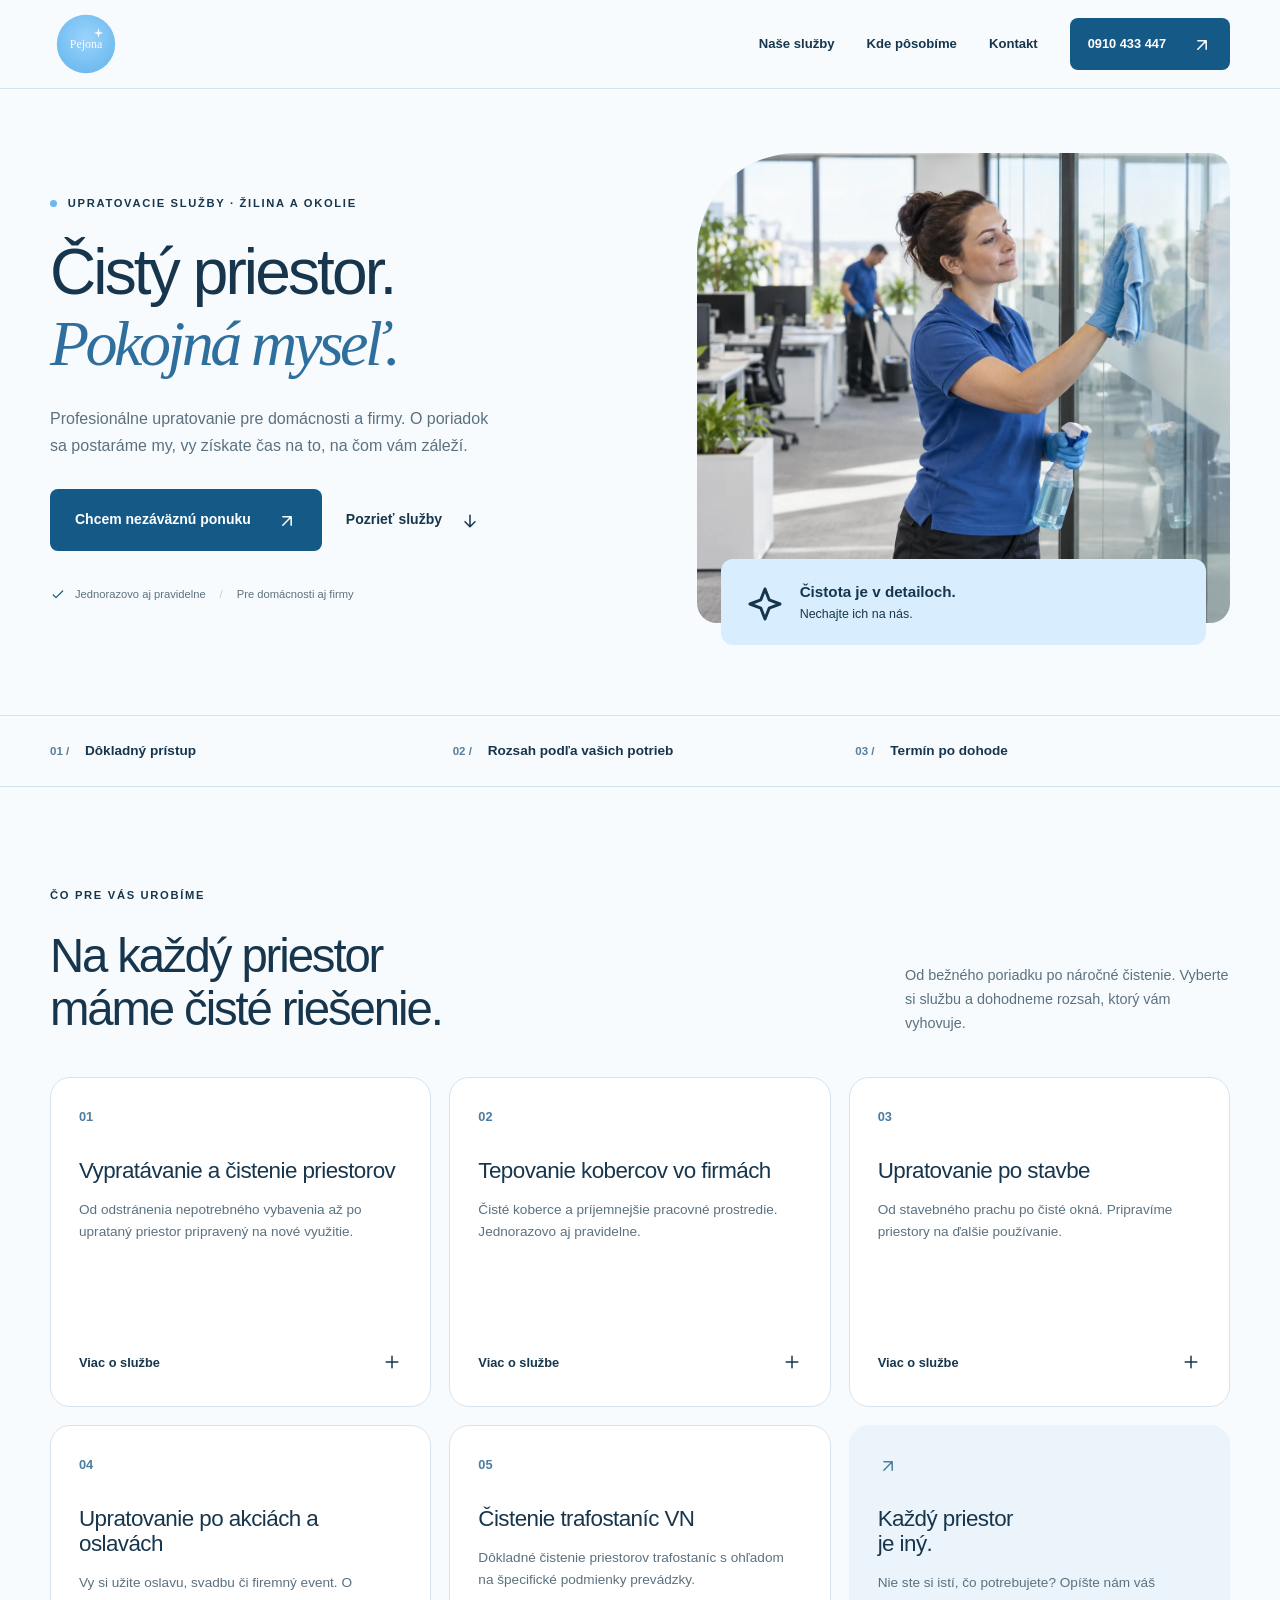
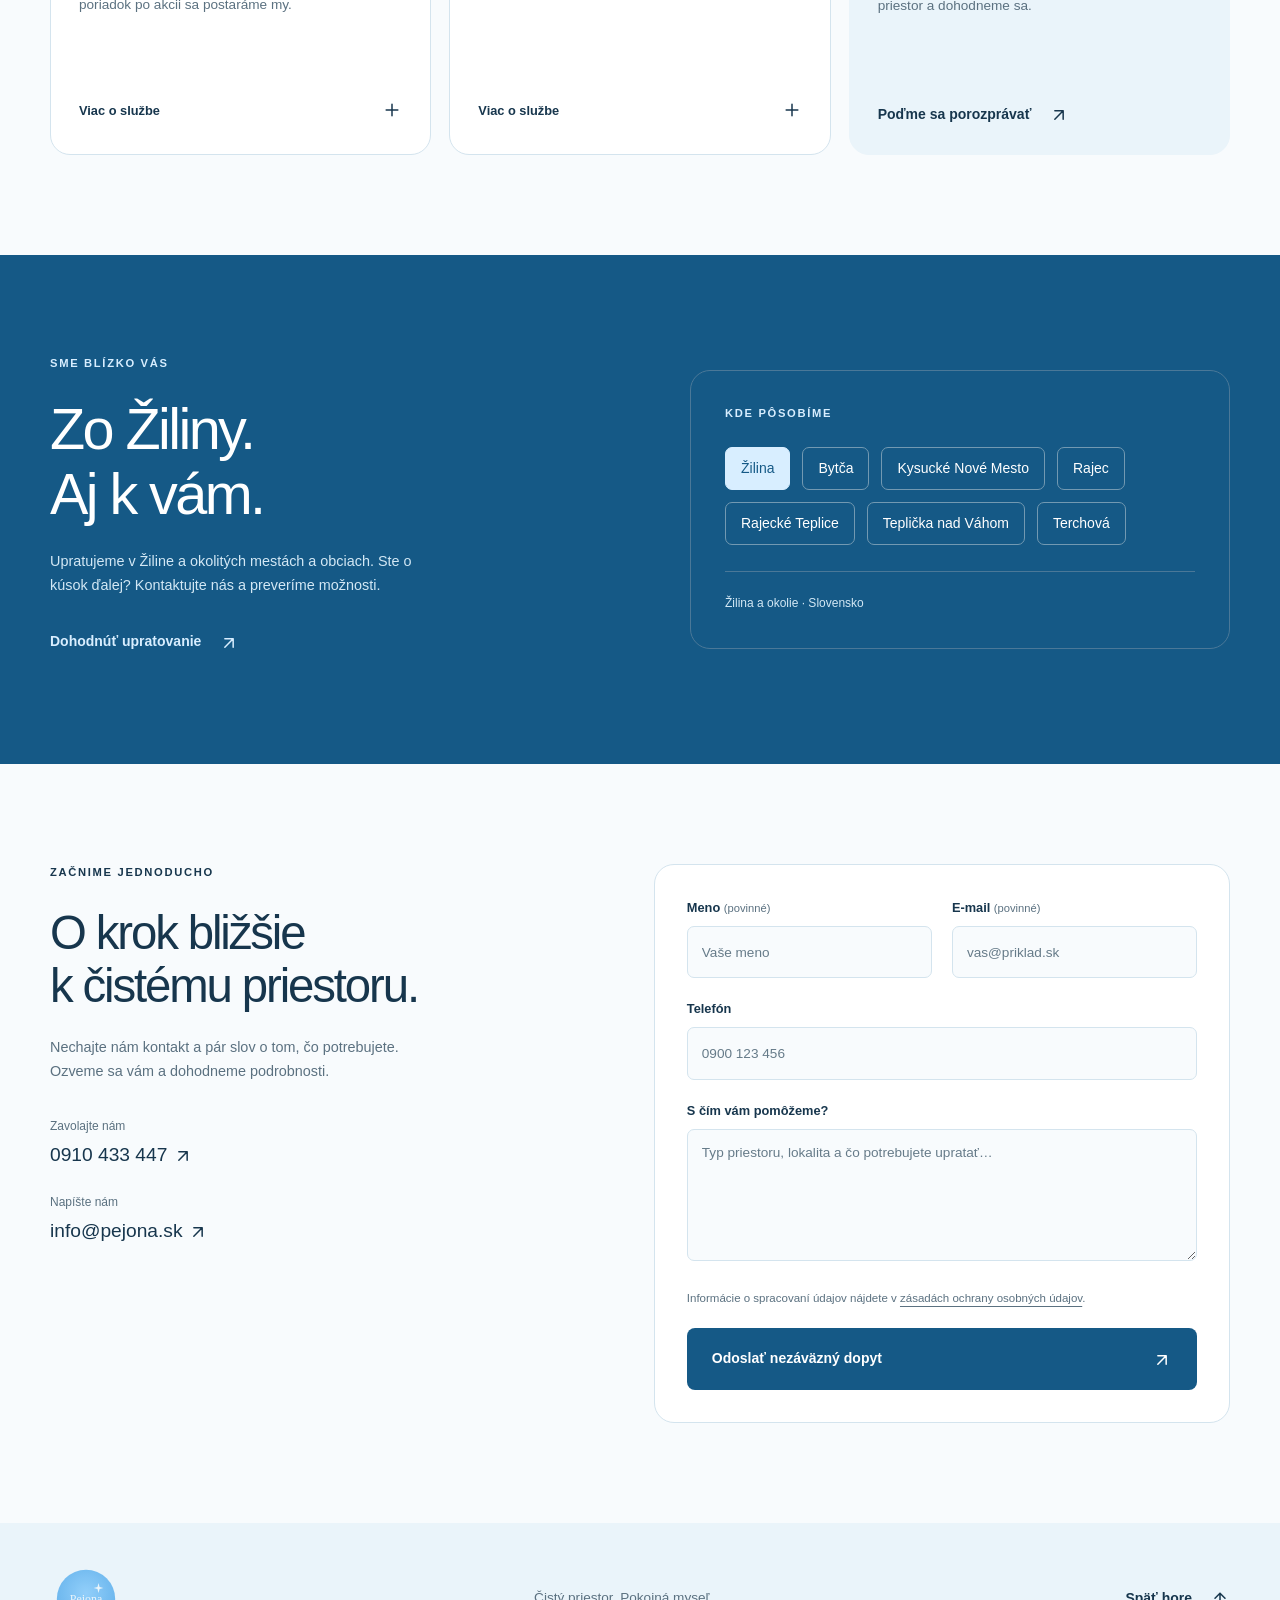
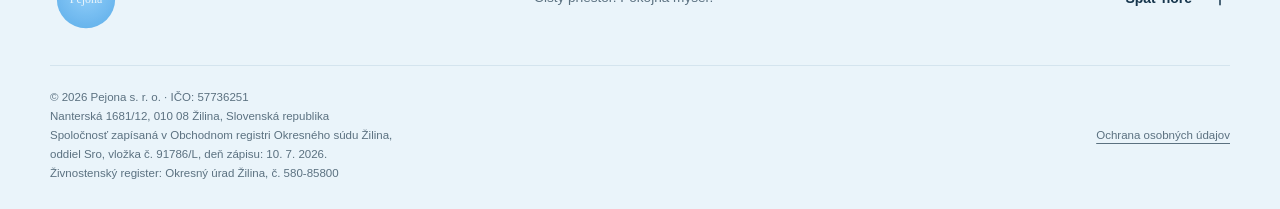
==== commit 43399a44: "fix few stuff" ====
--- a/index.html
+++ b/index.html
@@ -67,16 +67,6 @@
             <img class="hero-slide" src="assets/hero-team-office.webp" alt="Muž a žena upratujú zasadaciu miestnosť" width="1254" height="1254" loading="lazy" aria-hidden="true">
             <img class="hero-slide" src="assets/hero-team-industrial.webp" alt="Žena a muž čistia podlahu a pracovný stôl v dielni" width="1254" height="1254" loading="lazy" aria-hidden="true">
           </div>
-          <div class="hero-slide-controls" hidden>
-            <button type="button" class="slide-arrow" data-direction="-1" aria-label="Predchádzajúca fotografia"><svg class="icon" viewBox="0 0 24 24" aria-hidden="true" focusable="false"><path d="M19 12H5m6-6-6 6 6 6"/></svg></button>
-            <div class="slide-dots" aria-label="Výber fotografie">
-              <button type="button" class="slide-dot" data-slide="0" aria-label="Fotografia 1: Kancelárie" aria-pressed="true"><span></span></button>
-              <button type="button" class="slide-dot" data-slide="1" aria-label="Fotografia 2: Upratovanie kancelárií" aria-pressed="false"><span></span></button>
-              <button type="button" class="slide-dot" data-slide="2" aria-label="Fotografia 3: Čistenie prevádzok" aria-pressed="false"><span></span></button>
-            </div>
-            <button type="button" class="slide-arrow" data-direction="1" aria-label="Nasledujúca fotografia"><svg class="icon" viewBox="0 0 24 24" aria-hidden="true" focusable="false"><path d="M5 12h14m-6-6 6 6-6 6"/></svg></button>
-            <button type="button" class="slide-play" aria-label="Pozastaviť striedanie fotografií"><svg class="icon icon-pause" viewBox="0 0 24 24" aria-hidden="true" focusable="false"><path d="M9 5v14M15 5v14"/></svg><svg class="icon icon-play" viewBox="0 0 24 24" aria-hidden="true" focusable="false"><path d="m8 5 11 7-11 7Z"/></svg></button>
-          </div>
           <div class="photo-caption"><span class="caption-symbol" aria-hidden="true"><svg class="icon" viewBox="0 0 24 24" aria-hidden="true" focusable="false"><path d="m12 3 2.5 6.5L21 12l-6.5 2.5L12 21l-2.5-6.5L3 12l6.5-2.5Z"/></svg></span><div><strong>Čistota je v detailoch.</strong><span>Nechajte ich na nás.</span></div></div>
         </div>
       </div>
@@ -95,6 +85,6 @@
       </form><p id="mc-success" class="form-success" role="status" hidden>Ďakujeme, vaša požiadavka bola odoslaná. Ozveme sa čoskoro.</p></div>
     </div></section>
   </main>
-  <footer class="footer"><div class="container"><div class="footer-top"><a class="logo" href="#home" aria-label="Pejona – späť hore"><img src="assets/logos/pejona.svg" alt="" width="72" height="72" loading="lazy"></a><p>Čistý priestor. Pokojná myseľ.</p><a href="#home" class="text-link">Späť hore <svg class="icon" viewBox="0 0 24 24" aria-hidden="true" focusable="false"><path d="M12 19V5m-6 6 6-6 6 6"/></svg></a></div><div class="footer-bottom"><p>© 2026 Pejona s. r. o. · IČO: 57736251<br>Nanterská 1681/12, 010 08 Žilina<br>Živnostenský register OÚ Žilina, č. 580-85800</p><a href="gdpr.html">Ochrana osobných údajov</a></div></div></footer>
+  <footer class="footer"><div class="container"><div class="footer-top"><a class="logo" href="#home" aria-label="Pejona – späť hore"><img src="assets/logos/pejona.svg" alt="" width="72" height="72" loading="lazy"></a><p>Čistý priestor. Pokojná myseľ.</p><a href="#home" class="text-link">Späť hore <svg class="icon" viewBox="0 0 24 24" aria-hidden="true" focusable="false"><path d="M12 19V5m-6 6 6-6 6 6"/></svg></a></div><div class="footer-bottom"><p>© 2026 Pejona s. r. o. · IČO: 57736251<br>Nanterská 1681/12, 010 08 Žilina, Slovenská republika<br>Spoločnosť zapísaná v Obchodnom registri Okresného súdu Žilina,<br>oddiel Sro, vložka č. 91786/L, deň zápisu: 10. 7. 2026.<br>Živnostenský register: Okresný úrad Žilina, č. 580-85800</p><a href="gdpr.html">Ochrana osobných údajov</a></div></div></footer>
 </body>
 </html>
--- a/styles.css
+++ b/styles.css
@@ -62,13 +62,6 @@
 .hero-slides { position: relative; background: var(--surface); }
 .hero-slide { position: absolute; inset: 0; width: 100%; height: 100%; object-fit: cover; opacity: 0; transition: opacity .7s ease; }
 .hero-slide.is-active { opacity: 1; }
-.hero-slide-controls { position: absolute; top: 18px; right: 16px; display: flex; align-items: center; padding: 2px 5px; border-radius: 30px; background: rgba(248,251,253,.95); box-shadow: 0 2px 12px #17364d14; }
-.hero-slide-controls button { display: grid; place-items: center; border: 0; background: transparent; color: var(--ink); width: 36px; height: 40px; padding: 0; border-radius: 50%; }
-.hero-slide-controls button:hover { background: var(--accent); }
-.slide-dots { display: flex; }
-.hero-slide-controls .slide-dot { width: 26px; }
-.slide-dot span { width: 6px; height: 6px; border-radius: 50%; background: #8296a4; }
-.slide-dot[aria-pressed="true"] span { background: var(--blue); width: 16px; border-radius: 4px; }
 .photo-caption { position: absolute; bottom: 0; left: 24px; right: 24px; display: flex; align-items: center; gap: 15px; padding: 20px 24px; background: var(--accent); border-radius: 12px; }
 .caption-symbol { font-size: 2.5rem; line-height: 1; }
 .photo-caption strong { display: block; font-size: .95rem; }
@@ -210,5 +203,5 @@
 .icon-expand { transition: transform .2s ease; }
 .hero-note .icon { width: 16px; height: 16px; }
 .caption-symbol .icon { width: 40px; height: 40px; }
-.menu-toggle .icon-close, .menu-toggle[aria-expanded="true"] .icon-menu, .slide-play .icon-play, .slide-play.is-paused .icon-pause { display: none; }
-.menu-toggle[aria-expanded="true"] .icon-close, .slide-play.is-paused .icon-play { display: inline-block; }
+.menu-toggle .icon-close, .menu-toggle[aria-expanded="true"] .icon-menu { display: none; }
+.menu-toggle[aria-expanded="true"] .icon-close { display: inline-block; }
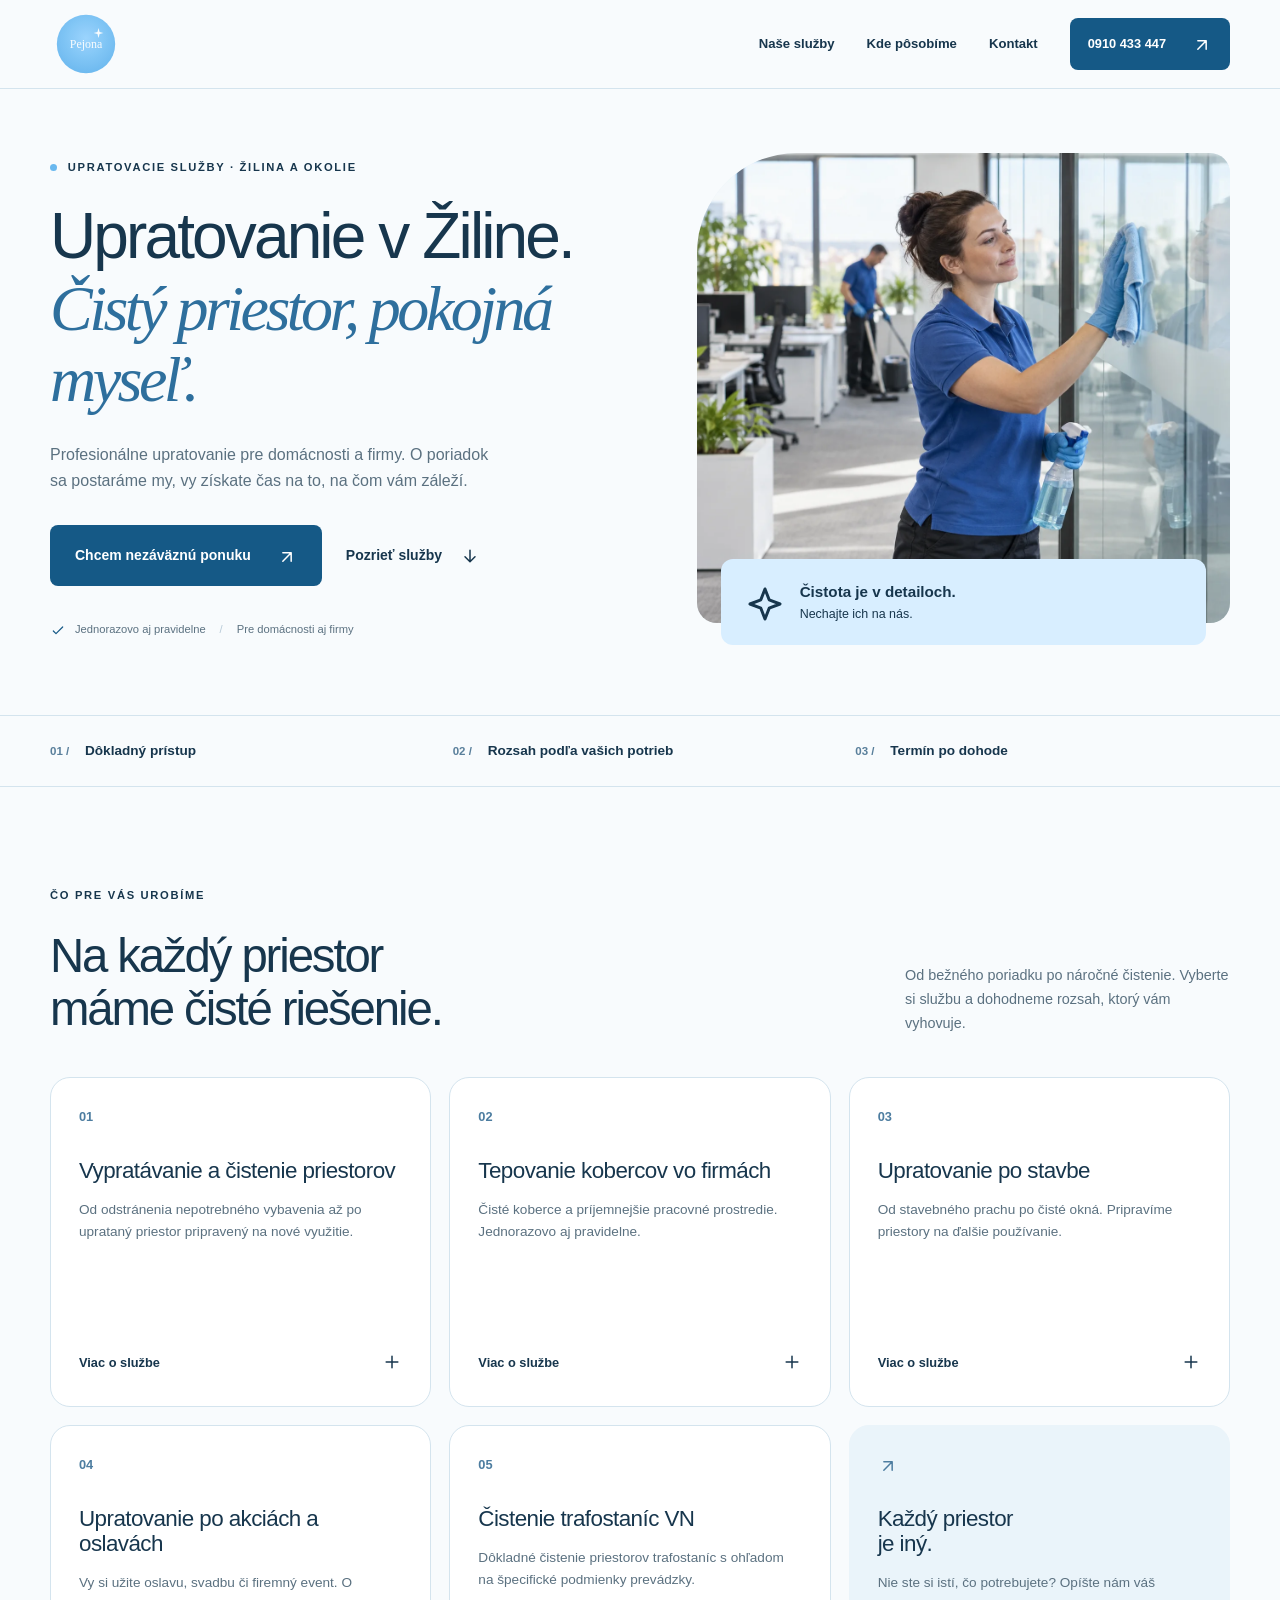
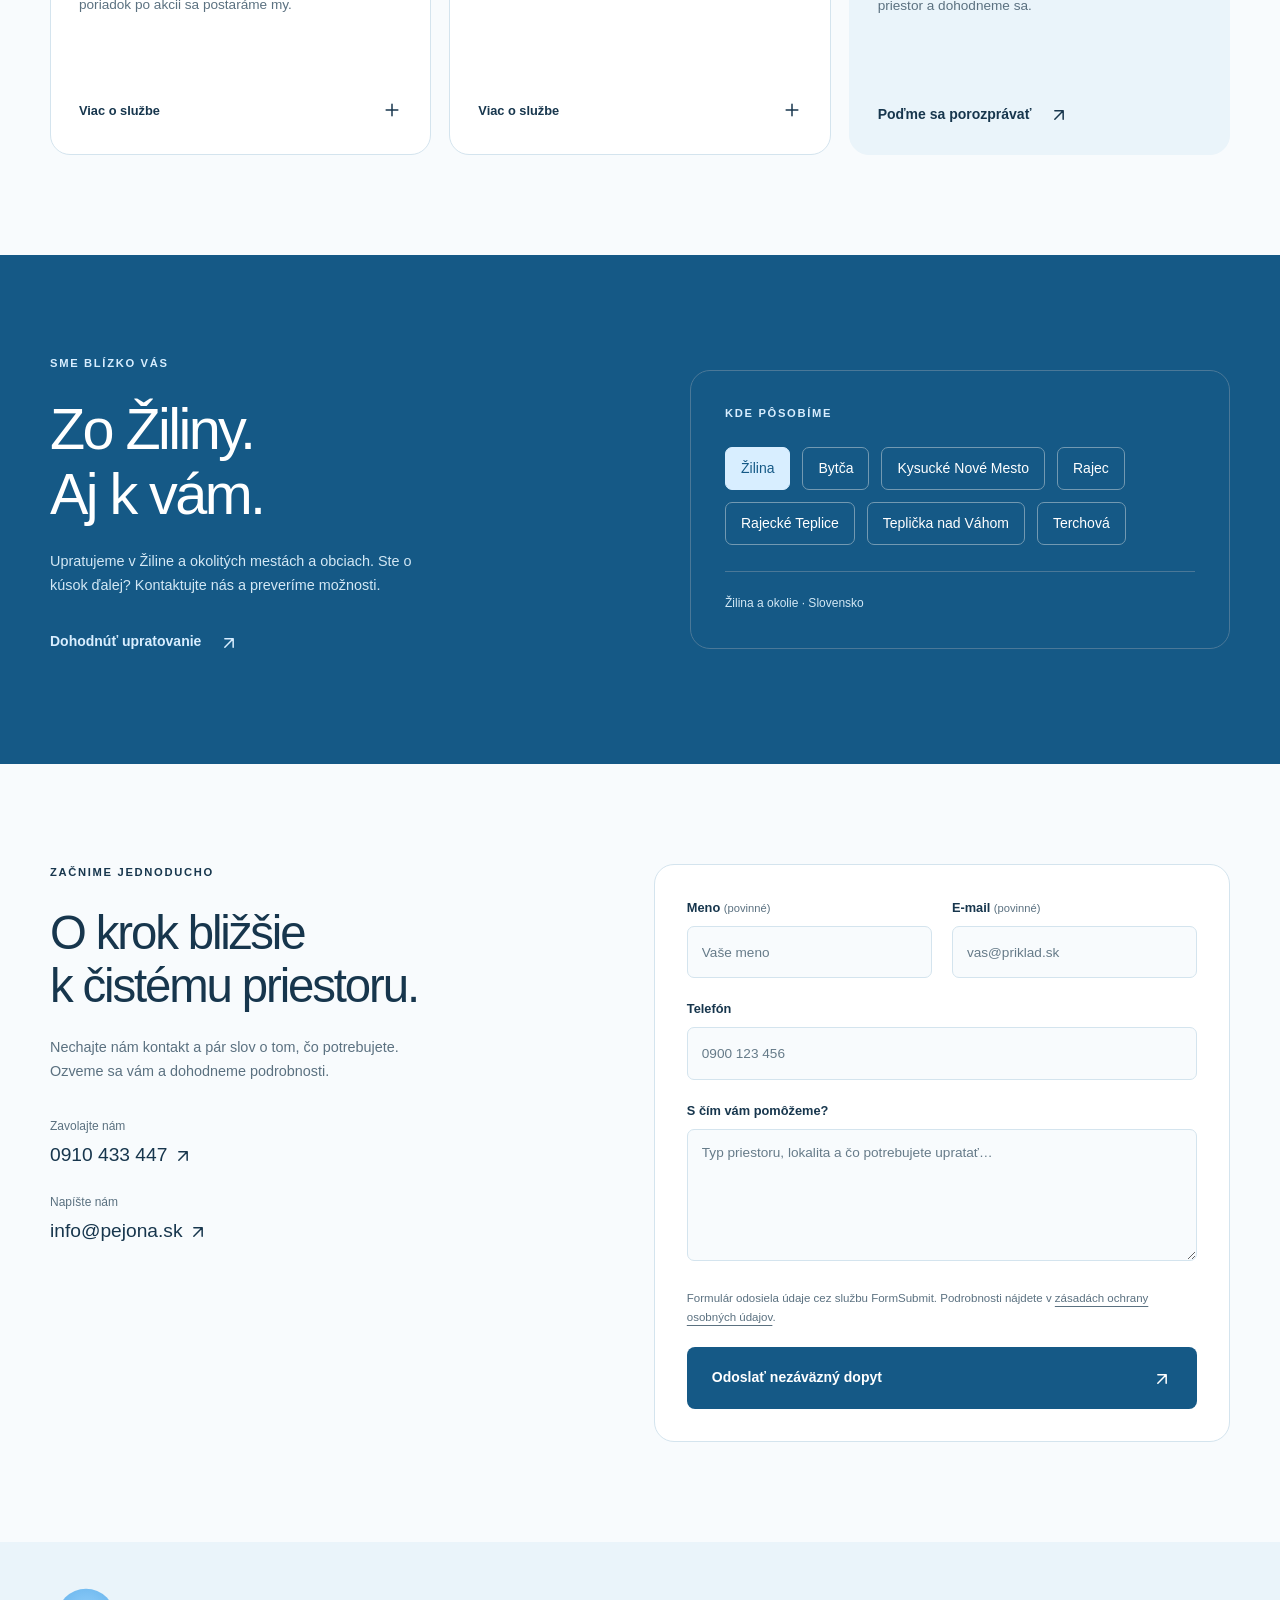
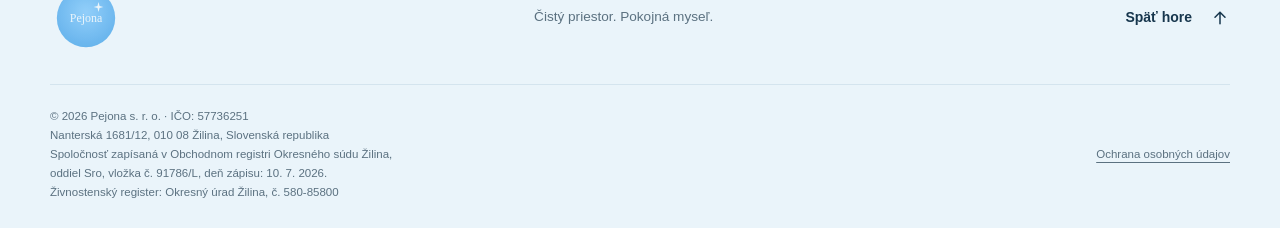
==== commit 90314197: "fix: improve local SEO and disclose FormSubmit processing" ====
--- a/index.html
+++ b/index.html
@@ -3,17 +3,32 @@
 <head>
   <meta charset="UTF-8">
   <meta name="viewport" content="width=device-width, initial-scale=1.0">
-  <title>Pejona | Profesionálne upratovanie v Žiline</title>
+  <title>Upratovanie Žilina a okolie | Pejona</title>
+  <link rel="canonical" href="https://www.pejona.sk/">
+  <meta property="og:type" content="website">
+  <meta property="og:locale" content="sk_SK">
+  <meta property="og:site_name" content="Pejona">
+  <meta property="og:title" content="Upratovanie Žilina a okolie | Pejona">
+  <meta property="og:description" content="Upratovanie domácností a firiem v Žiline a okolí. Jednorazovo aj pravidelne, tepovanie kobercov a upratovanie po stavbe. Dohodnite si nezáväznú ponuku.">
+  <meta property="og:url" content="https://www.pejona.sk/">
+  <meta property="og:image" content="https://www.pejona.sk/assets/hero-team-office.webp">
+  <meta property="og:image:alt" content="Upratovanie kancelárskych priestorov – Pejona, Žilina">
+  <meta name="twitter:card" content="summary_large_image">
   <meta name="description" content="Pejona – profesionálne upratovacie služby pre domácnosti a firmy v Žiline a okolí. Spoľahlivo, kvalitne, férová cena. Získajte nezáväznú ponuku ešte dnes." />
   <meta name="theme-color" content="#155986">
   <link rel="icon" type="image/png" href="assets/logos/pejona.png">
-  <link rel="preload" as="image" href="assets/hero-cleaning-blue.webp" type="image/webp">
+  <link rel="preload" as="image" href="assets/hero-woman-office.webp" type="image/webp">
   <link rel="stylesheet" href="styles.css">
   <script src="script.js" defer></script>
   <script type="application/ld+json">
   {
     "@context": "https://schema.org",
+    "@graph": [{
     "@type": "LocalBusiness",
+    "@id": "https://www.pejona.sk/#business",
+    "url": "https://www.pejona.sk/",
+    "logo": "https://www.pejona.sk/assets/logos/pejona.png",
+    "description": "Upratovacie služby pre domácnosti a firmy v Žiline a okolí, jednorazovo aj pravidelne.",
     "name": "Pejona s. r. o.",
     "image": "https://www.pejona.sk/assets/hero-cleaning-blue.webp",
     "telephone": "+421-910-433-447",
@@ -36,6 +51,22 @@
       "Terchová"
     ],
     "priceRange": "€€"
+    }, {
+      "@type": "WebSite",
+      "@id": "https://www.pejona.sk/#website",
+      "url": "https://www.pejona.sk/",
+      "name": "Pejona",
+      "inLanguage": "sk",
+      "publisher": { "@id": "https://www.pejona.sk/#business" }
+    }, {
+      "@type": "WebPage",
+      "@id": "https://www.pejona.sk/#webpage",
+      "url": "https://www.pejona.sk/",
+      "name": "Upratovanie Žilina a okolie | Pejona",
+      "inLanguage": "sk",
+      "isPartOf": { "@id": "https://www.pejona.sk/#website" },
+      "about": { "@id": "https://www.pejona.sk/#business" }
+    }]
   }
   </script>
 </head>
@@ -56,7 +87,7 @@
       <div class="container hero-grid">
         <div class="hero-content">
           <p class="eyebrow"><span class="status-dot" aria-hidden="true"></span> UPRATOVACIE SLUŽBY · ŽILINA A OKOLIE</p>
-          <h1>Čistý priestor.<br><em>Pokojná myseľ.</em></h1>
+          <h1>Upratovanie v Žiline.<br><em>Čistý priestor, pokojná myseľ.</em></h1>
           <p class="hero-description">Profesionálne upratovanie pre domácnosti a firmy. O poriadok sa postaráme my, vy získate čas na to, na čom vám záleží.</p>
           <div class="hero-cta"><a class="btn" href="#mini-contact">Chcem nezáväznú ponuku <span aria-hidden="true"><svg class="icon" viewBox="0 0 24 24" aria-hidden="true" focusable="false"><path d="M7 17 17 7M7 7h10v10"/></svg></span></a><a class="text-link" href="#services">Pozrieť služby <span aria-hidden="true"><svg class="icon" viewBox="0 0 24 24" aria-hidden="true" focusable="false"><path d="M12 5v14m-6-6 6 6 6-6"/></svg></span></a></div>
           <div class="hero-note"><span aria-hidden="true"><svg class="icon" viewBox="0 0 24 24" aria-hidden="true" focusable="false"><path d="m5 12 4 4L19 6"/></svg></span> Jednorazovo aj pravidelne <span class="note-divider" aria-hidden="true">/</span> Pre domácnosti aj firmy</div>
@@ -79,11 +110,17 @@
     <section id="locations" class="section locations"><div class="container locations-grid"><div><p class="eyebrow">SME BLÍZKO VÁS</p><h2>Zo Žiliny.<br>Aj k vám.</h2><p>Upratujeme v Žiline a okolitých mestách a obciach. Ste o kúsok ďalej? Kontaktujte nás a preveríme možnosti.</p><a class="text-link" href="tel:+421910433447">Dohodnúť upratovanie <span aria-hidden="true"><svg class="icon" viewBox="0 0 24 24" aria-hidden="true" focusable="false"><path d="M7 17 17 7M7 7h10v10"/></svg></span></a></div><div class="locations-panel"><p class="eyebrow">KDE PÔSOBÍME</p><ul class="location-list"><li>Žilina</li><li>Bytča</li><li>Kysucké Nové Mesto</li><li>Rajec</li><li>Rajecké Teplice</li><li>Teplička nad Váhom</li><li>Terchová</li></ul><p class="location-footnote">Žilina a okolie · Slovensko</p></div></div></section>
     <section id="mini-contact" class="section contact"><div class="container contact-grid"><div class="contact-intro"><p class="eyebrow">ZAČNIME JEDNODUCHO</p><h2>O krok bližšie<br>k čistému priestoru.</h2><p>Nechajte nám kontakt a pár slov o tom, čo potrebujete. Ozveme sa vám a dohodneme podrobnosti.</p><div class="contact-links"><a href="tel:+421910433447"><span>Zavolajte nám</span>0910 433 447 <svg class="icon" viewBox="0 0 24 24" aria-hidden="true" focusable="false"><path d="M7 17 17 7M7 7h10v10"/></svg></a><a href="mailto:info@pejona.sk"><span>Napíšte nám</span>info@pejona.sk <svg class="icon" viewBox="0 0 24 24" aria-hidden="true" focusable="false"><path d="M7 17 17 7M7 7h10v10"/></svg></a></div></div>
       <div><form class="contact-form" action="https://formsubmit.co/info@pejona.sk" method="POST">
-        <input type="hidden" name="_subject" value="Nová objednávka z webu Pejona"><input type="hidden" name="_template" value="table"><input type="hidden" name="_captcha" value="false"><input type="hidden" name="_next" value="https://www.pejona.sk/?sent=1#mini-contact"><input type="hidden" name="_autoresponse" value="Ďakujeme za vašu správu. Vašu požiadavku sme prijali a čoskoro sa vám ozveme. – Pejona"><input type="text" name="_honey" class="honeypot" tabindex="-1" autocomplete="off" aria-hidden="true">
+        <input type="hidden" name="_subject" value="Nová objednávka z webu Pejona"><input type="hidden" name="_template" value="table"><input type="hidden" name="_captcha" value="false"><input type="hidden" name="_next" value="https://www.pejona.sk/?sent=1#mini-contact">
         <div class="form-grid"><div class="field"><label for="mc-name">Meno <span>(povinné)</span></label><input id="mc-name" name="name" autocomplete="name" placeholder="Vaše meno" required></div><div class="field"><label for="mc-email">E-mail <span>(povinné)</span></label><input id="mc-email" name="email" type="email" autocomplete="email" placeholder="vas@priklad.sk" required></div><div class="field field-full"><label for="mc-phone">Telefón</label><input id="mc-phone" name="phone" type="tel" autocomplete="tel" placeholder="0900 123 456"></div><div class="field field-full"><label for="mc-note">S čím vám pomôžeme?</label><textarea id="mc-note" name="note" rows="4" placeholder="Typ priestoru, lokalita a čo potrebujete upratať…"></textarea></div></div>
-        <p class="form-privacy">Informácie o spracovaní údajov nájdete v <a href="gdpr.html">zásadách ochrany osobných údajov</a>.</p><button type="submit" class="btn">Odoslať nezáväzný dopyt <span aria-hidden="true"><svg class="icon" viewBox="0 0 24 24" aria-hidden="true" focusable="false"><path d="M7 17 17 7M7 7h10v10"/></svg></span></button>
+        <p class="form-privacy">Formulár odosiela údaje cez službu FormSubmit. Podrobnosti nájdete v <a href="gdpr.html#formsubmit">zásadách ochrany osobných údajov</a>.</p><button type="submit" class="btn">Odoslať nezáväzný dopyt <span aria-hidden="true"><svg class="icon" viewBox="0 0 24 24" aria-hidden="true" focusable="false"><path d="M7 17 17 7M7 7h10v10"/></svg></span></button>
       </form><p id="mc-success" class="form-success" role="status" hidden>Ďakujeme, vaša požiadavka bola odoslaná. Ozveme sa čoskoro.</p></div>
     </div></section>
+    <dialog class="contact-dialog" id="contact-result" aria-labelledby="contact-result-title" aria-describedby="contact-result-message">
+      <h2 id="contact-result-title"></h2>
+      <p id="contact-result-message"></p>
+      <p class="contact-dialog-help" hidden>Môžete nám tiež napísať na <a href="mailto:info@pejona.sk">info@pejona.sk</a> alebo zavolať na <a href="tel:+421910433447">0910 433 447</a>.</p>
+      <form method="dialog"><button class="btn" autofocus>Zavrieť</button></form>
+    </dialog>
   </main>
   <footer class="footer"><div class="container"><div class="footer-top"><a class="logo" href="#home" aria-label="Pejona – späť hore"><img src="assets/logos/pejona.svg" alt="" width="72" height="72" loading="lazy"></a><p>Čistý priestor. Pokojná myseľ.</p><a href="#home" class="text-link">Späť hore <svg class="icon" viewBox="0 0 24 24" aria-hidden="true" focusable="false"><path d="M12 19V5m-6 6 6-6 6 6"/></svg></a></div><div class="footer-bottom"><p>© 2026 Pejona s. r. o. · IČO: 57736251<br>Nanterská 1681/12, 010 08 Žilina, Slovenská republika<br>Spoločnosť zapísaná v Obchodnom registri Okresného súdu Žilina,<br>oddiel Sro, vložka č. 91786/L, deň zápisu: 10. 7. 2026.<br>Živnostenský register: Okresný úrad Žilina, č. 580-85800</p><a href="gdpr.html">Ochrana osobných údajov</a></div></div></footer>
 </body>
--- a/styles.css
+++ b/styles.css
@@ -22,7 +22,7 @@
 button, a, input, textarea, summary { -webkit-tap-highlight-color: transparent; }
 button, summary { cursor: pointer; }
 img { display: block; max-width: 100%; }
-[hidden], .honeypot { display: none !important; }
+[hidden] { display: none !important; }
 :focus-visible { outline: 3px solid #3175a4; outline-offset: 5px; }
 ::selection { background: var(--accent); color: var(--blue); }
 .container { width: min(calc(100% - 80px), var(--container)); margin-inline: auto; }
@@ -205,3 +205,15 @@
 .caption-symbol .icon { width: 40px; height: 40px; }
 .menu-toggle .icon-close, .menu-toggle[aria-expanded="true"] .icon-menu { display: none; }
 .menu-toggle[aria-expanded="true"] .icon-close { display: inline-block; }
+
+/* Contact submission feedback */
+.contact-form .btn:disabled { cursor: wait; opacity: .65; transform: none; }
+.contact-dialog { width: min(480px, calc(100% - 36px)); max-height: calc(100dvh - 40px); overflow-y: auto; padding: 32px; border: 1px solid var(--line); border-radius: var(--radius); background: var(--paper); color: var(--ink); box-shadow: 0 24px 80px #17364d33; }
+.contact-dialog::backdrop { background: rgba(15, 35, 50, .55); }
+.contact-dialog h2 { font-size: 1.8rem; margin-bottom: 16px; }
+.contact-dialog p { color: var(--muted); font-size: .95rem; }
+.contact-dialog-help { margin-top: 16px; }
+.contact-dialog form { margin-top: 24px; }
+.contact-dialog .btn { width: 100%; }
+.contact-dialog[data-state="error"] { border-top: 4px solid #ac5933; }
+.contact-dialog[data-state="success"] { border-top: 4px solid var(--blue); }
